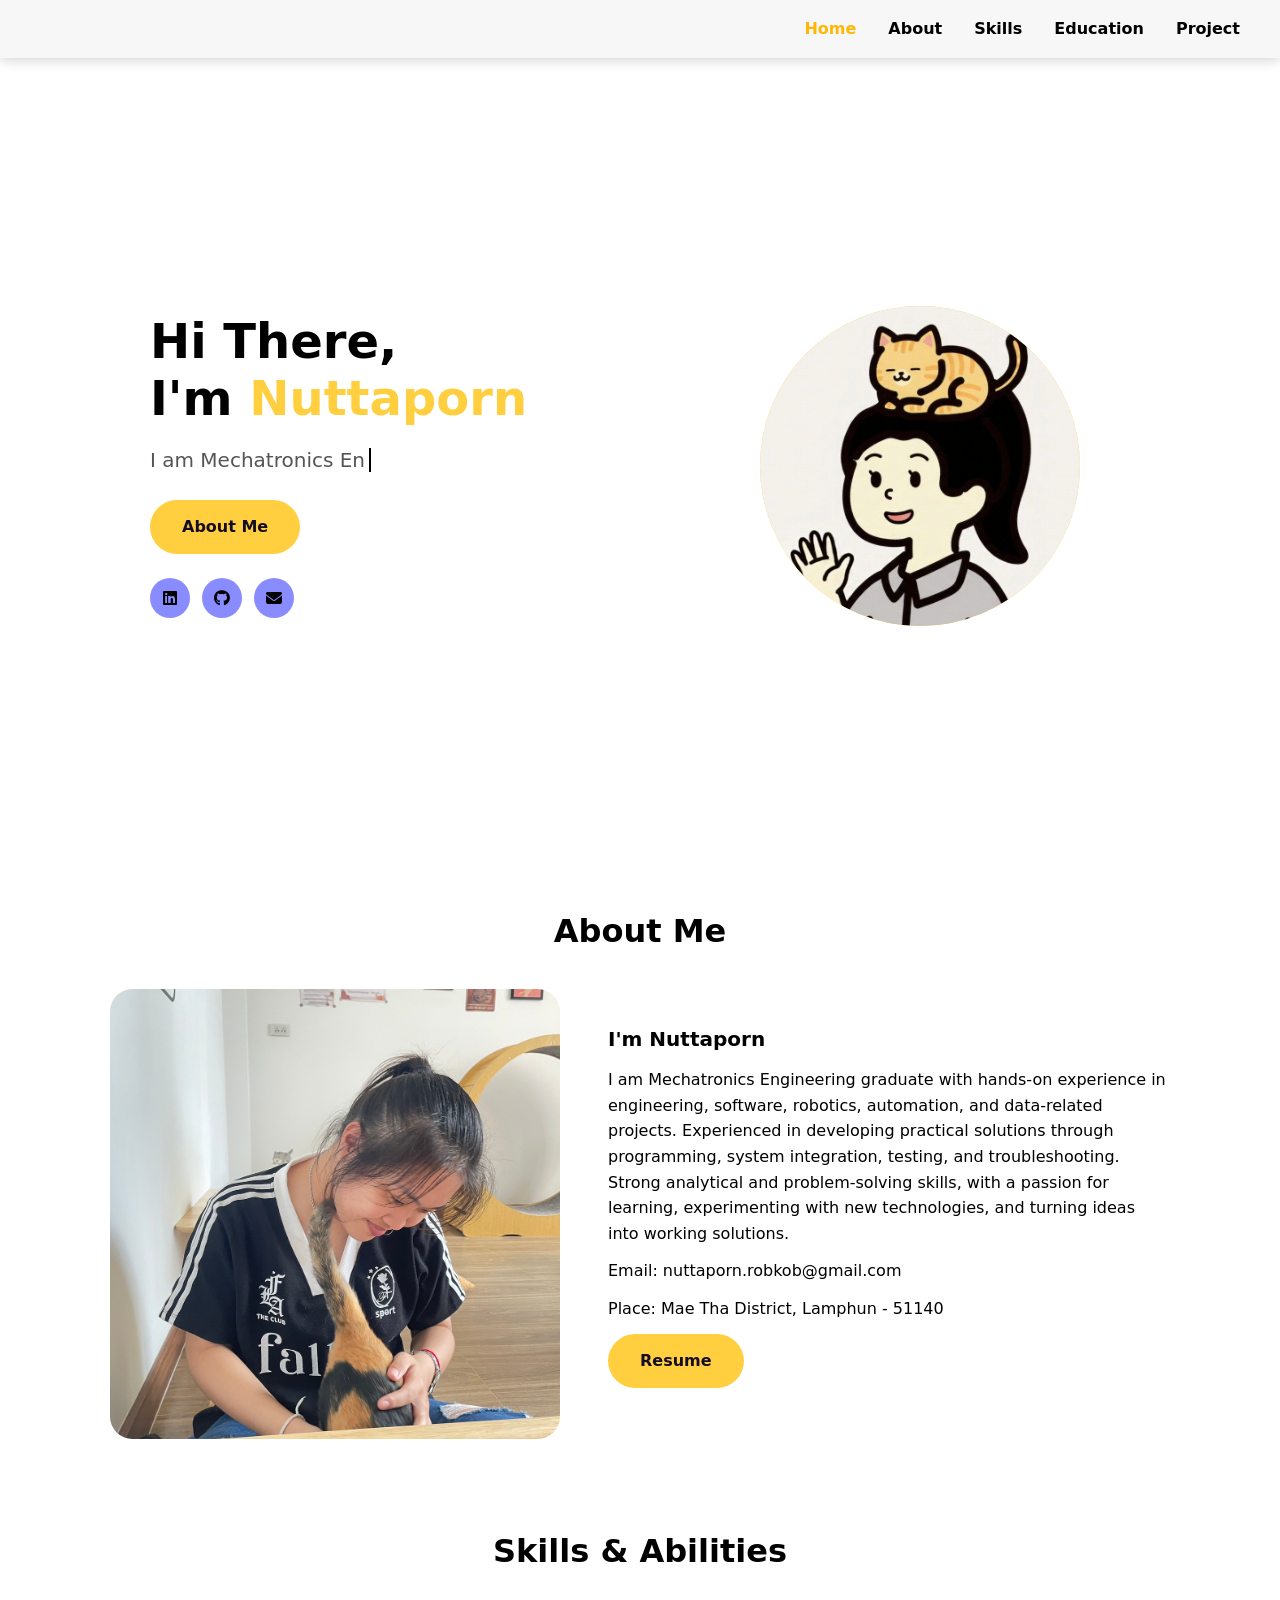
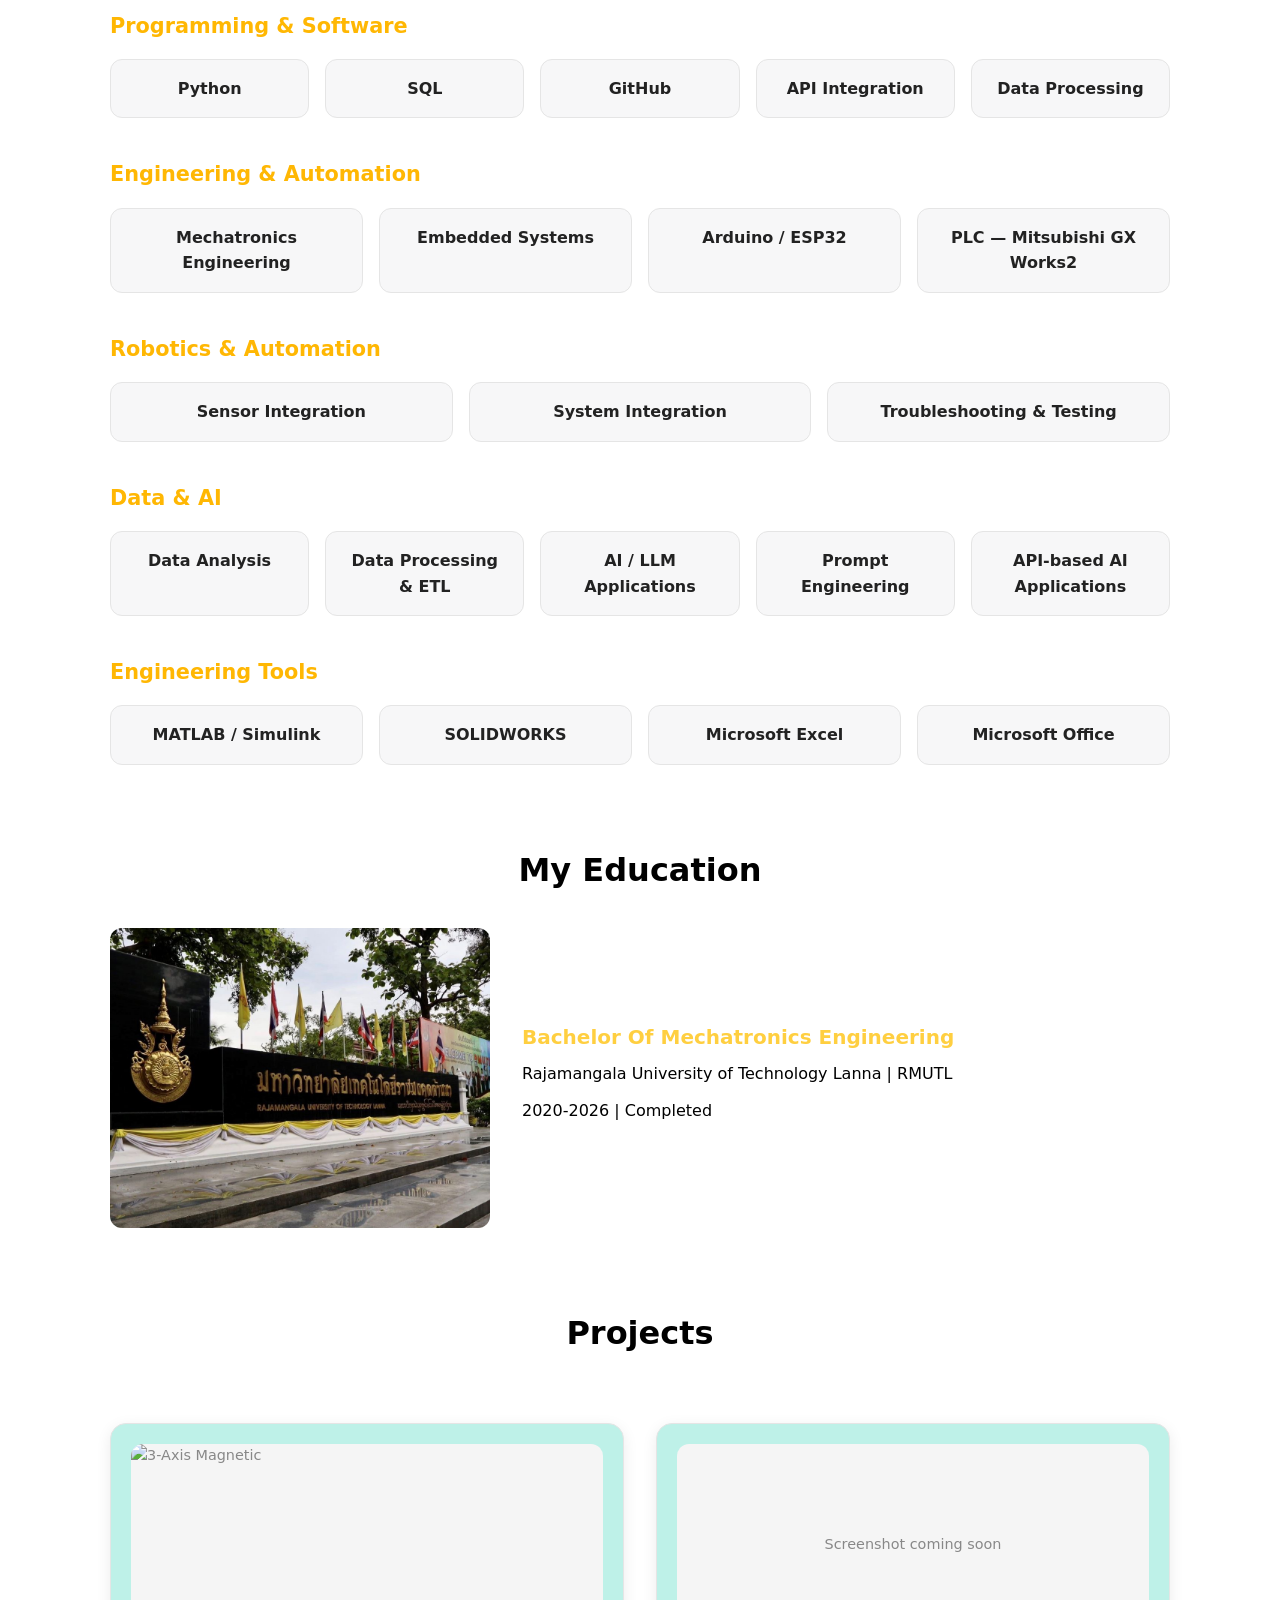
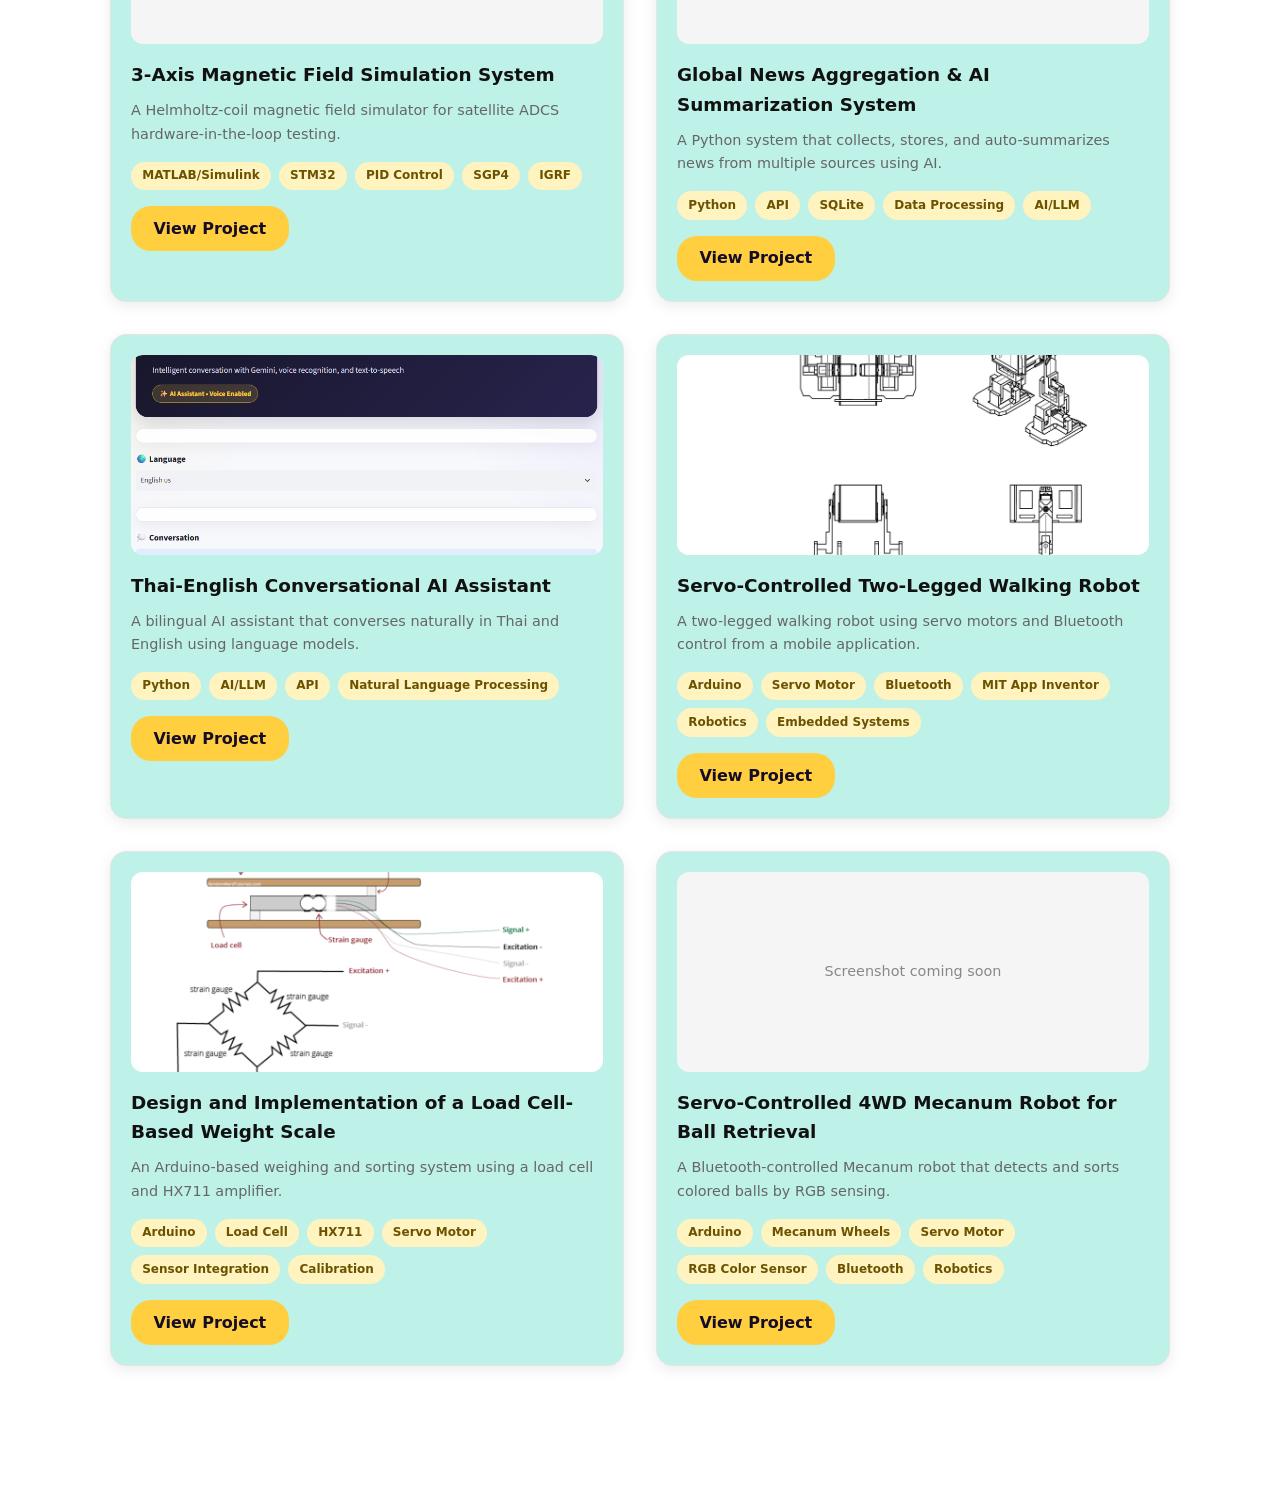
==== index.html @ da6eb221 "Initial commit: Portfolio website" ====
<!DOCTYPE html>
<html lang="en">
<head>
  <meta charset="UTF-8">
  <meta name="viewport" content="width=device-width, initial-scale=1.0">

  <link rel="stylesheet" href="style.css">
  <link rel="stylesheet"
        href="https://cdnjs.cloudflare.com/ajax/libs/font-awesome/6.5.1/css/all.min.css">

  <title>Nuttaporn Robkob | Portfolio</title>
</head>

<body>

  <!-- ==========================================================
       HEADER + NAVBAR
       ========================================================== -->
  <header>
    <nav>
      <ul>
        <li><a href="#home">Home</a></li>
        <li><a href="#about">About</a></li>
        <li><a href="#skills">Skills</a></li>
        <li><a href="#education">Education</a></li>
        <li><a href="#project">Project</a></li>
      </ul>
    </nav>
  </header>

  <main>

    <!-- ========================================================
         HOME
         ======================================================== -->
    <section id="home" class="hero">

      <div class="hero-text">
        <h1>
          Hi There,<br>
          I'm <span class="highlight">Nuttaporn</span>
        </h1>

        <p class="hero-tagline">
          I am<span id="typing-text"></span>
        </p>

        <a href="#about" class="btn-primary">About Me</a>

        <div class="social-icons">
          <a href="https://www.linkedin.com/in/nuttaporn-robkob"
             aria-label="LinkedIn"
             target="_blank"
             rel="noopener noreferrer">
            <i class="fa-brands fa-linkedin"></i>
          </a>

          <a href="https://github.com/nuttaporn-robkob"
             aria-label="GitHub"
             target="_blank"
             rel="noopener noreferrer">
            <i class="fa-brands fa-github"></i>
          </a>

          <a href="mailto:nuttaporn.robkob@gmail.com"
             aria-label="Email">
            <i class="fa-solid fa-envelope"></i>
          </a>
        </div>
      </div>

      <div class="hero-image">
        <img src="Animation.gif"
             alt="รูปโปรไฟล์ของ Nuttaporn Robkob"
             class="avatar">
      </div>

    </section>


    <!-- ========================================================
         ABOUT
         ======================================================== -->
    <section id="about">
      <h2>About Me</h2>

      <div class="about-content">

        <div class="about-text">
          <p>I'm Nuttaporn</p>

          <p>
            I am Mechatronics Engineering graduate with hands-on experience
            in engineering, software, robotics, automation, and data-related projects.
            Experienced in developing practical solutions through programming,
            system integration, testing, and troubleshooting.
            Strong analytical and problem-solving skills, with a passion for
            learning, experimenting with new technologies, and turning ideas
            into working solutions.
          </p>

          <p>Email: nuttaporn.robkob@gmail.com</p>
          <p>Place: Mae Tha District, Lamphun - 51140</p>

          <a href="Resume_NUTTAPORN_ROBKOB.pdf"
             class="btn-primary"
             target="_blank"
             rel="noopener noreferrer">
            Resume
          </a>
        </div>

        <div class="about-image">
          <img src="Photo.jpg"
               alt="รูปโปรไฟล์ของ Nuttaporn Robkob"
               class="Profile">
        </div>

      </div>
    </section>


    <!-- ========================================================
         SKILLS
         ======================================================== -->
    <section id="skills">
      <h2>Skills & Abilities</h2>

      <div class="skill-group">
        <h3>Programming & Software</h3>
        <ul>
          <li>Python</li>
          <li>SQL</li>
          <li>GitHub</li>
          <li>API Integration</li>
          <li>Data Processing</li>
        </ul>
      </div>

      <div class="skill-group">
        <h3>Engineering & Automation</h3>
        <ul>
          <li>Mechatronics Engineering</li>
          <li>Embedded Systems</li>
          <li>Arduino / ESP32</li>
          <li>PLC — Mitsubishi GX Works2</li>
        </ul>
      </div>

      <div class="skill-group">
        <h3>Robotics & Automation</h3>
        <ul>
          <li>Sensor Integration</li>
          <li>System Integration</li>
          <li>Troubleshooting & Testing</li>
        </ul>
      </div>

      <div class="skill-group">
        <h3>Data & AI</h3>
        <ul>
          <li>Data Analysis</li>
          <li>Data Processing & ETL</li>
          <li>AI / LLM Applications</li>
          <li>Prompt Engineering</li>
          <li>API-based AI Applications</li>
        </ul>
      </div>

      <div class="skill-group">
        <h3>Engineering Tools</h3>
        <ul>
          <li>MATLAB / Simulink</li>
          <li>SOLIDWORKS</li>
          <li>Microsoft Excel</li>
          <li>Microsoft Office</li>
        </ul>
      </div>
    </section>


    <!-- ========================================================
         EDUCATION
         ======================================================== -->
    <section id="education">
      <h2>My Education</h2>
      <div class="edu-content">

        <div class="edu-text">
          <h3>Bachelor Of Mechatronics Engineering</h3>
          <p>Rajamangala University of Technology Lanna | RMUTL</p>
          <p>2020-2026 | Completed</p>
        </div>
        <img src="RMUTL.jpg" alt="RMUTL">
      </div>

    </section>


    <!-- ========================================================
         PROJECTS
         ======================================================== -->
    <section id="project">
      <h2>Projects</h2>

      <!-- 1 -->
      <article class="project-card">
        <div class="project-thumb-placeholder">
          <img src="3-Axis_Magnetic.png" alt="3-Axis Magnetic">
        </div>

        <h3>3-Axis Magnetic Field Simulation System</h3>

        <p class="project-summary">
          A Helmholtz-coil magnetic field simulator for satellite
          ADCS hardware-in-the-loop testing.
        </p>

        <ul class="tech-tags">
          <li>MATLAB/Simulink</li>
          <li>STM32</li>
          <li>PID Control</li>
          <li>SGP4</li>
          <li>IGRF</li>
        </ul>

        <div class="project-actions">
          <a href="projects/project3.html"
             target="_blank"
             rel="noopener noreferrer"
             class="btn-view">
            View Project
          </a>
        </div>
      </article>

      <!-- 2 -->
      <article class="project-card">
        <div class="project-thumb-placeholder">
          Screenshot coming soon
        </div>

        <h3>Global News Aggregation & AI Summarization System</h3>

        <p class="project-summary">
          A Python system that collects, stores, and auto-summarizes
          news from multiple sources using AI.
        </p>

        <ul class="tech-tags">
          <li>Python</li>
          <li>API</li>
          <li>SQLite</li>
          <li>Data Processing</li>
          <li>AI/LLM</li>
        </ul>

        <div class="project-actions">
          <a href="projects/project1.html"
             target="_blank"
             rel="noopener noreferrer"
             class="btn-view">
            View Project
          </a>
        </div>
      </article>


      <!-- 3 -->
      <article class="project-card">
        <div class="project-thumb-placeholder">
          <img src="ToToChat.png" alt="3-Axis Magnetic">
        </div>

        <h3>Thai-English Conversational AI Assistant</h3>

        <p class="project-summary">
          A bilingual AI assistant that converses naturally in Thai
          and English using language models.
        </p>

        <ul class="tech-tags">
          <li>Python</li>
          <li>AI/LLM</li>
          <li>API</li>
          <li>Natural Language Processing</li>
        </ul>

        <div class="project-actions">
          <a href="projects/project2.html"
             target="_blank"
             rel="noopener noreferrer"
             class="btn-view">
            View Project
          </a>
        </div>
      </article>

      <!-- 4 -->
      <article class="project-card">
        <div class="project-thumb-placeholder">
          <img src="Two-Legged.png" alt="Two-Legged">
        </div>

        <h3>Servo-Controlled Two-Legged Walking Robot</h3>

        <p class="project-summary">
          A two-legged walking robot using servo motors and Bluetooth
          control from a mobile application.
        </p>

        <ul class="tech-tags">
          <li>Arduino</li>
          <li>Servo Motor</li>
          <li>Bluetooth</li>
          <li>MIT App Inventor</li>
          <li>Robotics</li>
          <li>Embedded Systems</li>
        </ul>

        <div class="project-actions">
          <a href="projects/project4.html"
             target="_blank"
             rel="noopener noreferrer"
             class="btn-view">
            View Project
          </a>
        </div>
      </article>


      <!-- 5 -->
      <article class="project-card">
        <div class="project-thumb-placeholder">
          <img src="Load_Cell.png" alt="Load Cell">
        </div>

        <h3>Design and Implementation of a Load Cell-Based Weight Scale</h3>

        <p class="project-summary">
          An Arduino-based weighing and sorting system using a load cell
          and HX711 amplifier.
        </p>

        <ul class="tech-tags">
          <li>Arduino</li>
          <li>Load Cell</li>
          <li>HX711</li>
          <li>Servo Motor</li>
          <li>Sensor Integration</li>
          <li>Calibration</li>
        </ul>

        <div class="project-actions">
          <a href="projects/project5.html"
             target="_blank"
             rel="noopener noreferrer"
             class="btn-view">
            View Project
          </a>
        </div>
      </article>


      <!-- 6 -->
      <article class="project-card">
        <div class="project-thumb-placeholder">
          Screenshot coming soon
        </div>

        <h3>Servo-Controlled 4WD Mecanum Robot for Ball Retrieval</h3>

        <p class="project-summary">
          A Bluetooth-controlled Mecanum robot that detects and sorts
          colored balls by RGB sensing.
        </p>

        <ul class="tech-tags">
          <li>Arduino</li>
          <li>Mecanum Wheels</li>
          <li>Servo Motor</li>
          <li>RGB Color Sensor</li>
          <li>Bluetooth</li>
          <li>Robotics</li>
        </ul>

        <div class="project-actions">
          <a href="projects/project6.html"
             target="_blank"
             rel="noopener noreferrer"
             class="btn-view">
            View Project
          </a>
        </div>
      </article>

    </section>

  </main>

  <script src="script.js"></script>

</body>
</html>
---- style.css ----
/* ==========================================================
   1. RESET
   ========================================================== */
* {
  box-sizing: border-box;
  margin: 0;
  padding: 0;
}

body {
  font-family: 'Segoe UI', system-ui, sans-serif;
  background-color: #ffffff;
  color: #000000;
  line-height: 1.6;
}


/* ==========================================================
   2. HEADER + NAVBAR
   ========================================================== */
header {
  position: sticky;
  top: 0;
  background-color: #f7f7f8;
  padding: 1rem 2.5rem;
  z-index: 100;
  box-shadow: 0 2px 12px rgba(0, 0, 0, 0.18);
}

nav ul {
  list-style: none;
  display: flex;
  gap: 2rem;
  justify-content: flex-end;
}

nav a {
  color: #000000;
  text-decoration: none;
  font-weight: 600;
  padding: 0.25rem 0;
  transition: color 0.2s ease;
}

nav a.active {
  color: #ffb703;
}

nav a:hover {
  color: #ffcf40;
}


/* ==========================================================
   3. HERO
   ========================================================== */
.hero {
  display: flex;
  align-items: center;
  justify-content: space-between;
  gap: 2.5rem;
  min-height: 80vh;
  padding: 3rem 2.5rem;
  flex-wrap: wrap;
}

.hero-text {
  flex: 1 1 400px;
}

.hero-text h1 {
  font-size: 3rem;
  line-height: 1.2;
  margin-bottom: 1rem;
}

.hero-text .highlight {
  color: #ffcf40;
}

.hero-tagline {
  font-size: 1.25rem;
  margin-bottom: 1.5rem;
  color: #555555;
}

#typing-text {
  border-right: 2px solid #000000;
  padding-right: 4px;
}

.btn-primary {
  display: inline-block;
  background-color: #ffcf40;
  color: #150c26;
  padding: 0.9rem 2rem;
  border-radius: 2rem;
  text-decoration: none;
  font-weight: 700;
  margin-bottom: 1.5rem;
  transition: transform 0.15s ease, box-shadow 0.15s ease;
}

.btn-primary:hover {
  transform: translateY(-2px);
  box-shadow: 0 6px 16px rgba(255, 207, 64, 0.35);
}

.btn-primary:focus {
  outline: 2px solid #000000;
  outline-offset: 3px;
}

.social-icons {
  display: flex;
  gap: 0.75rem;
}

.social-icons a {
  width: 2.5rem;
  height: 2.5rem;
  background-color: rgba(0, 8, 255, 0.464);
  border-radius: 50%;
  display: flex;
  align-items: center;
  justify-content: center;
  color: #010002;
  text-decoration: none;
  transition: background-color 0.2s ease, transform 0.2s ease;
}

.social-icons a:hover {
  background-color: #ffcf40;
  color: #150c26;
  transform: translateY(-2px);
}

.hero-image {
  flex: 1 1 300px;
  display: flex;
  justify-content: center;
}

.avatar {
  width: 320px;
  height: 320px;
  border-radius: 50%;
  object-fit: cover;
  background-color: #ffcf40;
}


/* ==========================================================
   4. ABOUT
   ========================================================== */
.about-content {
  display: flex;
  flex-direction: row-reverse;
  align-items: center;
  justify-content: space-between;
  gap: 3rem;
}

.about-text {
  text-align: left;
  flex: 1;
}

.about-image {
  flex: 0 0 auto;
}

.Profile {
  width: 450px;
  height: 450px;
  border-radius: 5%;
  object-fit: cover;
}

#about p:first-of-type {
  font-size: 1.25rem;
  font-weight: 700;
  color: #000000;
}


/* ==========================================================
   5. MAIN + SECTION
   ========================================================== */
main {
  max-width: 1100px;
  margin: 0 auto;
  padding: 3rem 1.25rem;
}

section {
  margin-bottom: 5rem;
}

section h2 {
  font-size: 2rem;
  margin-bottom: 2rem;
  text-align: center;
}

section p {
  margin-bottom: 0.75rem;
  color: #000000;
}


/* ==========================================================
   6. SKILLS
   ========================================================== */
.skill-group {
  margin-bottom: 2.5rem;
}

.skill-group h3 {
  font-size: 1.3rem;
  margin-bottom: 1rem;
  color: #ffb703;
  text-align: left;
}

.skill-group ul {
  list-style: none;
  display: grid;
  grid-template-columns: repeat(auto-fit, minmax(180px, 1fr));
  gap: 1rem;
}

.skill-group li {
  background-color: #f7f7f8;
  border: 1px solid #e5e5e5;
  border-radius: 12px;
  padding: 1rem;
  text-align: center;
  font-weight: 600;
  color: #222222;
  transition:
    transform 0.25s ease,
    box-shadow 0.25s ease,
    border-color 0.25s ease;
}

.skill-group li:hover {
  transform: translateY(-5px);
  border-color: #ffcf40;
  box-shadow: 0 8px 20px rgba(0, 0, 0, 0.12);
}


/* ==========================================================
   7. EDUCATION
   ========================================================== */
#education {
  display: block;
}

#education .edu-content {
  display: flex;
  flex-direction: row-reverse;
  align-items: center;
  justify-content: space-between;
  gap: 2rem;
}

#education .edu-text {
  flex: 1 1 350px;
}

#education h3 {
  font-size: 1.25rem;
  margin-bottom: 0.5rem;
  color: #ffcf40;
}

#education img {
  width: 380px;
  height: 300px;
  border-radius: 0.75rem;
  object-fit: cover;
}

/* ==========================================================
   8. PROJECTS
   ========================================================== */
#project {
  display: grid;
  grid-template-columns: repeat(2, 1fr);
  gap: 2rem;
}

#project > h2 {
  grid-column: 1 / -1;
}

.project-card {
  position: relative;
  background-color: #bef1e8;
  border: 1px solid #e5e5e5;
  border-radius: 16px;
  padding: 1.25rem;
  box-shadow: 0 4px 15px rgba(0, 0, 0, 0.08);
  transition:
    transform 0.25s ease,
    box-shadow 0.25s ease,
    border-color 0.25s ease;
}

.project-card img {
    width: 100%;
    height: 200px;
    object-fit: cover;
    display: block;
    border-radius: 10px;
}

.project-card:hover {
  transform: translateY(-8px);
  border-color: #ffcf40;
  box-shadow: 0 12px 30px rgba(0, 0, 0, 0.15);
}

.project-thumb-placeholder {
  height: 200px;
  background-color: #f5f5f5;
  border-radius: 12px;
  display: flex;
  align-items: center;
  justify-content: center;
  color: #888888;
  font-size: 0.9rem;
  overflow: hidden;
}

.project-card h3 {
  font-size: 1.15rem;
  margin: 1rem 0 0.6rem;
  color: #111111;
}

.project-summary {
  font-size: 0.9rem;
  color: #666666;
  line-height: 1.6;
  margin-bottom: 1rem;
}

.tech-tags {
  list-style: none;
  display: flex;
  flex-wrap: wrap;
  gap: 0.5rem;
  margin: 0.75rem 0 1rem;
}

.tech-tags li {
  background-color: #fff3bf;
  color: #6b5200;
  padding: 0.3rem 0.7rem;
  border-radius: 20px;
  font-size: 0.75rem;
  font-weight: 600;
}

.project-actions {
  margin-top: 1rem;
}

.btn-view {
  display: inline-block;
  background-color: #ffcf40;
  color: #150c26;
  border: none;
  padding: 0.6rem 1.4rem;
  border-radius: 20px;
  font-weight: 700;
  cursor: pointer;
  text-decoration: none;
  transition:
    transform 0.2s ease,
    background-color 0.2s ease,
    box-shadow 0.2s ease;
}

.btn-view:hover {
  background-color: #ffb703;
  transform: translateY(-2px);
  box-shadow: 0 5px 12px rgba(0, 0, 0, 0.12);
}


/* ==========================================================
   9. PROJECT DETAIL PAGES
   ใช้ร่วมกันกับ project1.html - project6.html
   ========================================================== */
.project-page {
  max-width: 900px;
  margin: 0 auto;
  padding: 4rem 1.5rem;
}

.project-page h1 {
  font-size: 2.5rem;
  line-height: 1.2;
  margin-bottom: 1rem;
}

.project-page .project-status {
  color: #ffb703;
  font-weight: 700;
  margin-bottom: 1rem;
}

.project-page .tech-tags {
  margin-bottom: 2rem;
}

.project-page section {
  margin-bottom: 2.5rem;
}

.project-page section h2 {
  text-align: left;
  color: #ffb703;
  margin-bottom: 1rem;
  font-size: 1.5rem;
}

.project-page section p {
  color: #333333;
}

.project-page ul:not(.tech-tags) {
  padding-left: 1.5rem;
}

.project-page ul:not(.tech-tags) li {
  margin-bottom: 0.5rem;
}

.project-page .btn-view {
  margin-top: 0.5rem;
}


/* ==========================================================
   10. RESPONSIVE
   ========================================================== */
@media (max-width: 768px) {

  header {
    padding: 1rem;
  }

  nav ul {
    gap: 1rem;
    justify-content: center;
    flex-wrap: wrap;
  }

  .hero {
    padding: 2rem 1.25rem;
    text-align: center;
  }

  .hero-text h1 {
    font-size: 2.3rem;
  }

  .social-icons {
    justify-content: center;
  }

  .avatar {
    width: 250px;
    height: 250px;
  }

  .about-content {
    flex-direction: column;
    text-align: center;
  }

  .Profile {
    width: 250px;
    height: 250px;
  }

  #education {
    text-align: center;
    justify-content: center;
  }

  #education img {
    width: min(100%, 380px);
    height: auto;
  }

  #project {
    grid-template-columns: 1fr;
  }

  #project > h2 {
    grid-column: auto;
  }

  .project-page h1 {
    font-size: 2rem;
  }
}
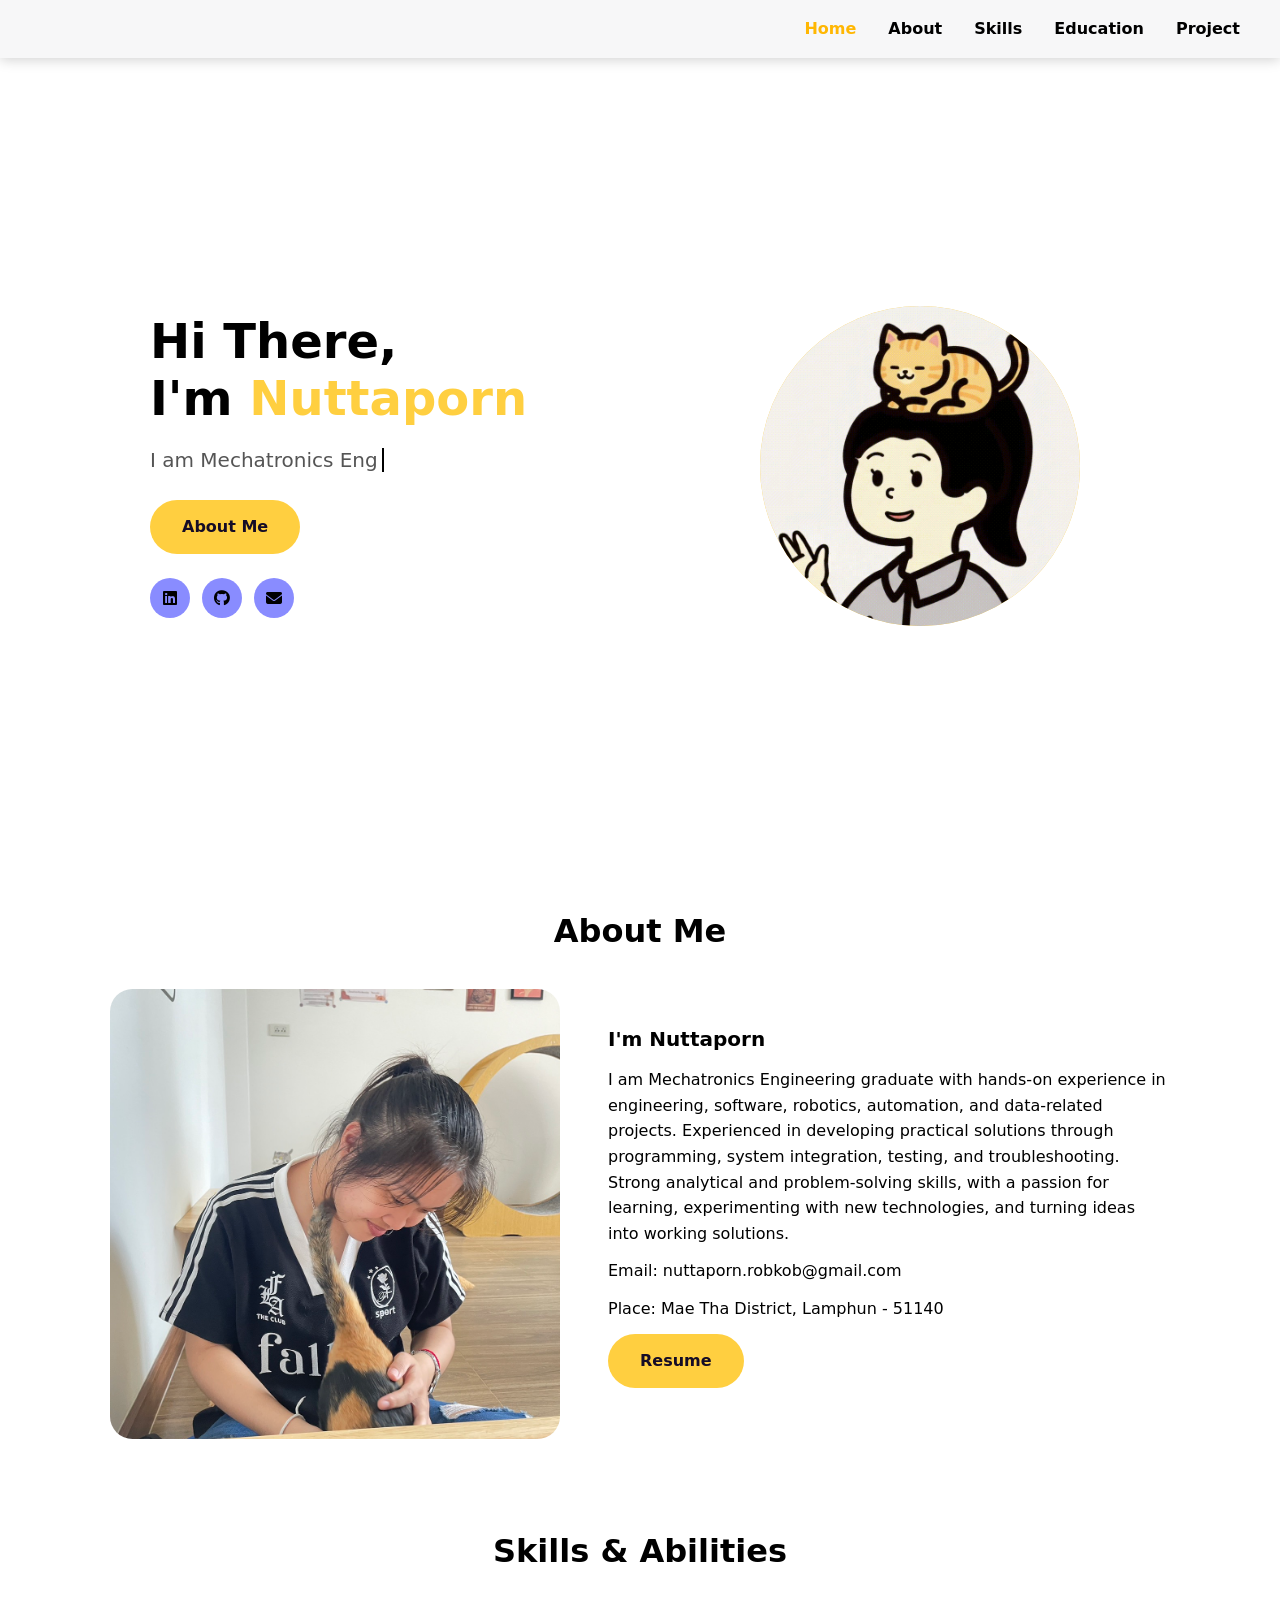
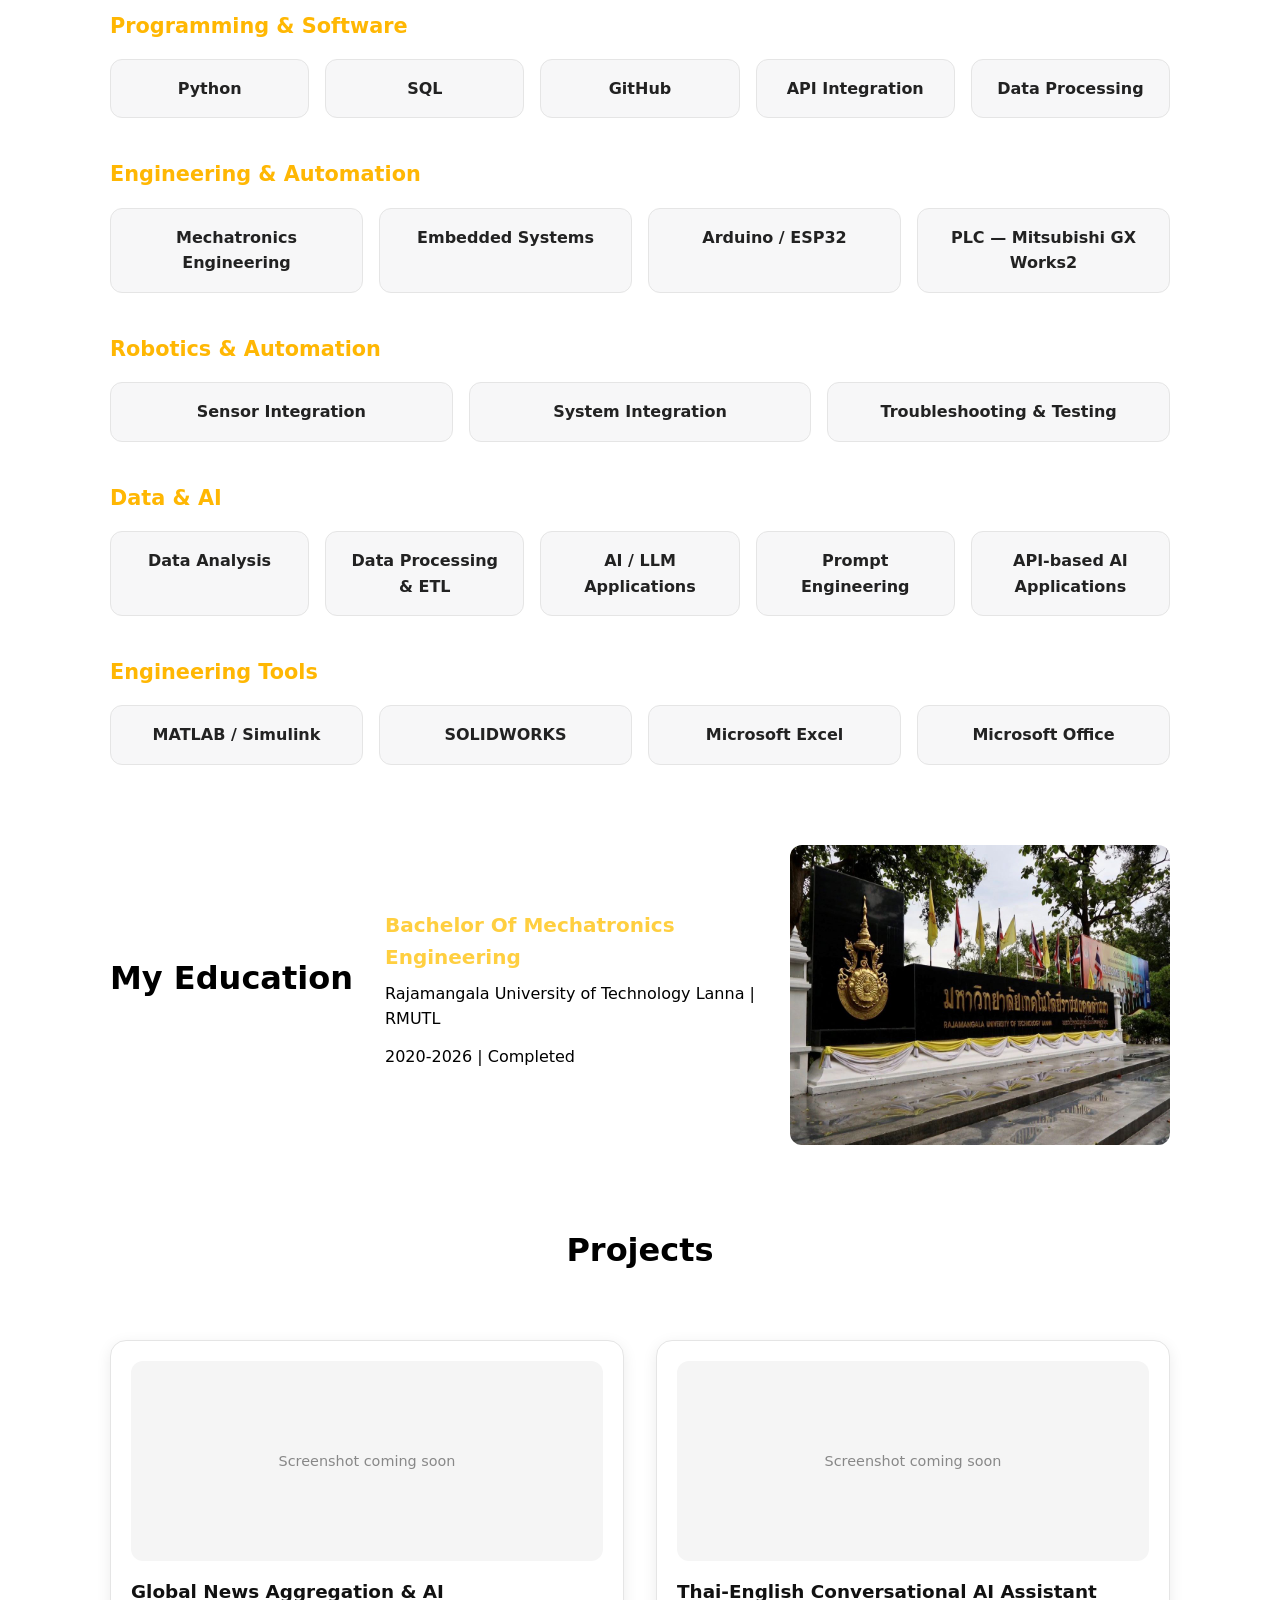
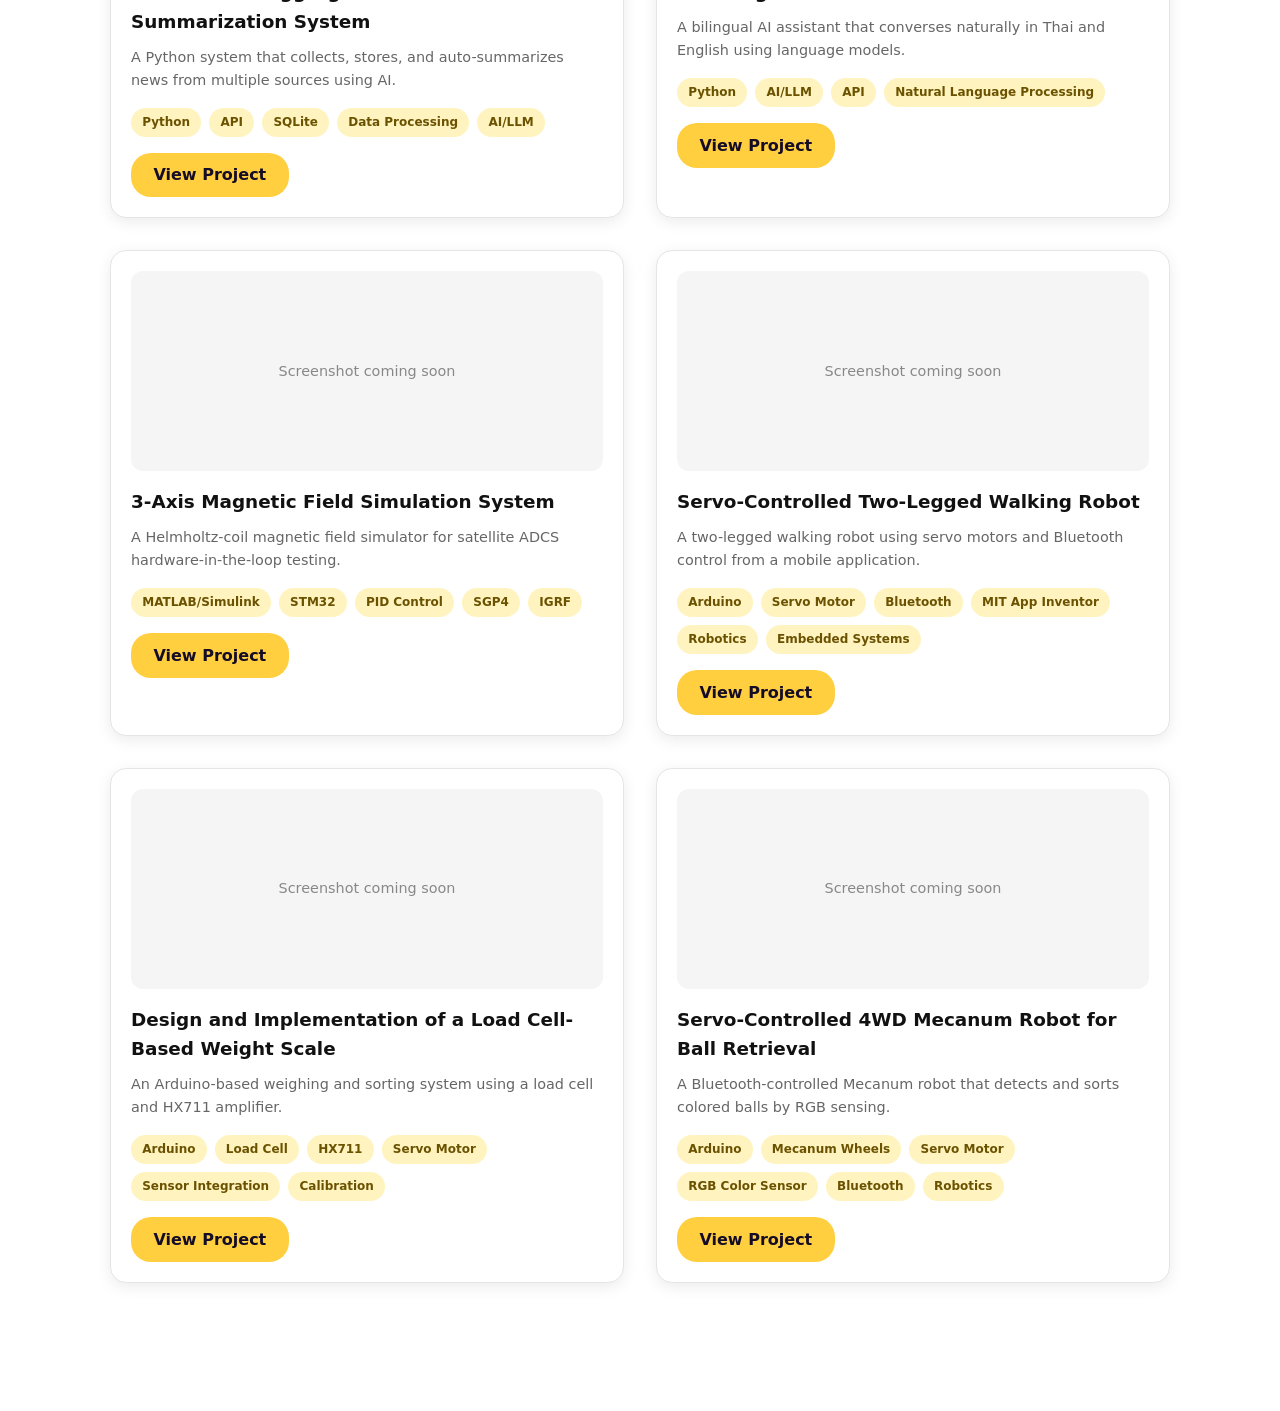
==== commit 1906537d: "updates Project & style" ====
--- a/index.html
+++ b/index.html
@@ -55,7 +55,7 @@
             <i class="fa-brands fa-linkedin"></i>
           </a>
 
-          <a href="https://github.com/nuttaporn-robkob"
+          <a href="https://github.com/yourprofile"
              aria-label="GitHub"
              target="_blank"
              rel="noopener noreferrer">
@@ -102,7 +102,7 @@
           <p>Email: nuttaporn.robkob@gmail.com</p>
           <p>Place: Mae Tha District, Lamphun - 51140</p>
 
-          <a href="Resume_NUTTAPORN_ROBKOB.pdf"
+          <a href="Resume_NUTTAPORN ROBKOB.pdf"
              class="btn-primary"
              target="_blank"
              rel="noopener noreferrer">
@@ -184,16 +184,17 @@
          ======================================================== -->
     <section id="education">
       <h2>My Education</h2>
-      <div class="edu-content">
-
-        <div class="edu-text">
-          <h3>Bachelor Of Mechatronics Engineering</h3>
-          <p>Rajamangala University of Technology Lanna | RMUTL</p>
-          <p>2020-2026 | Completed</p>
-        </div>
-        <img src="RMUTL.jpg" alt="RMUTL">
-      </div>
-
+
+      <div class="edu-text">
+        <h3>Bachelor Of Mechatronics Engineering</h3>
+        <p>Rajamangala University of Technology Lanna | RMUTL</p>
+        <p>2020-2026 | Completed</p>
+      </div>
+
+      <img src="RMUTL.jpg"
+           alt="Rajamangala University of Technology Lanna image"
+           width="380"
+           height="300">
     </section>
 
 
@@ -206,7 +207,70 @@
       <!-- 1 -->
       <article class="project-card">
         <div class="project-thumb-placeholder">
-          <img src="3-Axis_Magnetic.png" alt="3-Axis Magnetic">
+          Screenshot coming soon
+        </div>
+
+        <h3>Global News Aggregation & AI Summarization System</h3>
+
+        <p class="project-summary">
+          A Python system that collects, stores, and auto-summarizes
+          news from multiple sources using AI.
+        </p>
+
+        <ul class="tech-tags">
+          <li>Python</li>
+          <li>API</li>
+          <li>SQLite</li>
+          <li>Data Processing</li>
+          <li>AI/LLM</li>
+        </ul>
+
+        <div class="project-actions">
+          <a href="projects/project1.html"
+             target="_blank"
+             rel="noopener noreferrer"
+             class="btn-view">
+            View Project
+          </a>
+        </div>
+      </article>
+
+
+      <!-- 2 -->
+      <article class="project-card">
+        <div class="project-thumb-placeholder">
+          Screenshot coming soon
+        </div>
+
+        <h3>Thai-English Conversational AI Assistant</h3>
+
+        <p class="project-summary">
+          A bilingual AI assistant that converses naturally in Thai
+          and English using language models.
+        </p>
+
+        <ul class="tech-tags">
+          <li>Python</li>
+          <li>AI/LLM</li>
+          <li>API</li>
+          <li>Natural Language Processing</li>
+        </ul>
+
+        <div class="project-actions">
+          <a href="projects/project2.html"
+             target="_blank"
+             rel="noopener noreferrer"
+             class="btn-view">
+            View Project
+          </a>
+        </div>
+      </article>
+
+
+      <!-- 3 -->
+      <article class="project-card">
+        <div class="project-thumb-placeholder">
+          Screenshot coming soon
         </div>
 
         <h3>3-Axis Magnetic Field Simulation System</h3>
@@ -234,72 +298,11 @@
         </div>
       </article>
 
-      <!-- 2 -->
-      <article class="project-card">
-        <div class="project-thumb-placeholder">
-          Screenshot coming soon
-        </div>
-
-        <h3>Global News Aggregation & AI Summarization System</h3>
-
-        <p class="project-summary">
-          A Python system that collects, stores, and auto-summarizes
-          news from multiple sources using AI.
-        </p>
-
-        <ul class="tech-tags">
-          <li>Python</li>
-          <li>API</li>
-          <li>SQLite</li>
-          <li>Data Processing</li>
-          <li>AI/LLM</li>
-        </ul>
-
-        <div class="project-actions">
-          <a href="projects/project1.html"
-             target="_blank"
-             rel="noopener noreferrer"
-             class="btn-view">
-            View Project
-          </a>
-        </div>
-      </article>
-
-
-      <!-- 3 -->
-      <article class="project-card">
-        <div class="project-thumb-placeholder">
-          <img src="ToToChat.png" alt="3-Axis Magnetic">
-        </div>
-
-        <h3>Thai-English Conversational AI Assistant</h3>
-
-        <p class="project-summary">
-          A bilingual AI assistant that converses naturally in Thai
-          and English using language models.
-        </p>
-
-        <ul class="tech-tags">
-          <li>Python</li>
-          <li>AI/LLM</li>
-          <li>API</li>
-          <li>Natural Language Processing</li>
-        </ul>
-
-        <div class="project-actions">
-          <a href="projects/project2.html"
-             target="_blank"
-             rel="noopener noreferrer"
-             class="btn-view">
-            View Project
-          </a>
-        </div>
-      </article>
 
       <!-- 4 -->
       <article class="project-card">
         <div class="project-thumb-placeholder">
-          <img src="Two-Legged.png" alt="Two-Legged">
+          Screenshot coming soon
         </div>
 
         <h3>Servo-Controlled Two-Legged Walking Robot</h3>
@@ -332,7 +335,7 @@
       <!-- 5 -->
       <article class="project-card">
         <div class="project-thumb-placeholder">
-          <img src="Load_Cell.png" alt="Load Cell">
+          Screenshot coming soon
         </div>
 
         <h3>Design and Implementation of a Load Cell-Based Weight Scale</h3>
--- a/style.css
+++ b/style.css
@@ -162,7 +162,6 @@
 }
 
 .about-text {
-  text-align: left;
   flex: 1;
 }
 
@@ -255,15 +254,10 @@
    7. EDUCATION
    ========================================================== */
 #education {
-  display: block;
-}
-
-#education .edu-content {
-  display: flex;
-  flex-direction: row-reverse;
+  display: flex;
   align-items: center;
-  justify-content: space-between;
   gap: 2rem;
+  flex-wrap: wrap;
 }
 
 #education .edu-text {
@@ -277,11 +271,10 @@
 }
 
 #education img {
-  width: 380px;
-  height: 300px;
   border-radius: 0.75rem;
-  object-fit: cover;
-}
+  flex: 0 1 380px;
+}
+
 
 /* ==========================================================
    8. PROJECTS
@@ -298,7 +291,7 @@
 
 .project-card {
   position: relative;
-  background-color: #bef1e8;
+  background-color: #ffffff;
   border: 1px solid #e5e5e5;
   border-radius: 16px;
   padding: 1.25rem;
@@ -307,14 +300,6 @@
     transform 0.25s ease,
     box-shadow 0.25s ease,
     border-color 0.25s ease;
-}
-
-.project-card img {
-    width: 100%;
-    height: 200px;
-    object-fit: cover;
-    display: block;
-    border-radius: 10px;
 }
 
 .project-card:hover {
@@ -511,3 +496,29 @@
     font-size: 2rem;
   }
 }
+
+/* ===== Case Study Pages ===== */
+.case-study { max-width: 1100px; margin: 0 auto; padding: 7rem 1.5rem 4rem; }
+.case-hero { background: linear-gradient(135deg, rgba(255,207,64,.18), rgba(255,255,255,.9)); border: 1px solid rgba(0,0,0,.08); border-radius: 24px; padding: 2.5rem; box-shadow: 0 18px 45px rgba(0,0,0,.08); }
+.case-eyebrow { color:#8a6b00; font-weight:700; letter-spacing:.12em; text-transform:uppercase; font-size:.8rem; }
+.case-hero h1 { font-size:clamp(2rem,5vw,3.6rem); line-height:1.08; margin:.6rem 0 1rem; }
+.case-lead { max-width:850px; font-size:1.08rem; line-height:1.8; color:#444; }
+.case-tags { display:flex; flex-wrap:wrap; gap:.6rem; list-style:none; padding:0; margin:1.5rem 0 0; }
+.case-tags li { padding:.45rem .75rem; border-radius:999px; background:#111; color:#fff; font-size:.82rem; }
+.case-section { margin-top:2rem; background:rgba(255,255,255,.88); border:1px solid rgba(0,0,0,.08); border-radius:20px; padding:2rem; box-shadow:0 10px 30px rgba(0,0,0,.05); }
+.case-section h2 { margin-top:0; font-size:1.55rem; }
+.case-section p, .case-section li { line-height:1.8; color:#444; }
+.case-grid { display:grid; grid-template-columns:repeat(2,minmax(0,1fr)); gap:1rem; }
+.case-card { padding:1.2rem; border:1px solid rgba(0,0,0,.08); border-radius:16px; background:#fafafa; }
+.case-card strong { display:block; margin-bottom:.35rem; }
+.architecture { display:grid; grid-template-columns:repeat(3,1fr); gap:.8rem; align-items:stretch; }
+.arch-node { border:1px solid rgba(0,0,0,.1); border-radius:16px; padding:1.1rem; text-align:center; background:#fff; }
+.arch-node b { display:block; margin-bottom:.35rem; }
+.case-cta { display:flex; flex-wrap:wrap; gap:.8rem; margin-top:1.5rem; }
+.case-back { display:inline-block; margin-top:1.5rem; color:#111; font-weight:700; text-decoration:none; }
+.case-back:hover { text-decoration:underline; }
+@media (max-width:768px) {
+  .case-study { padding:6rem 1rem 3rem; }
+  .case-hero, .case-section { padding:1.35rem; border-radius:18px; }
+  .case-grid, .architecture { grid-template-columns:1fr; }
+}
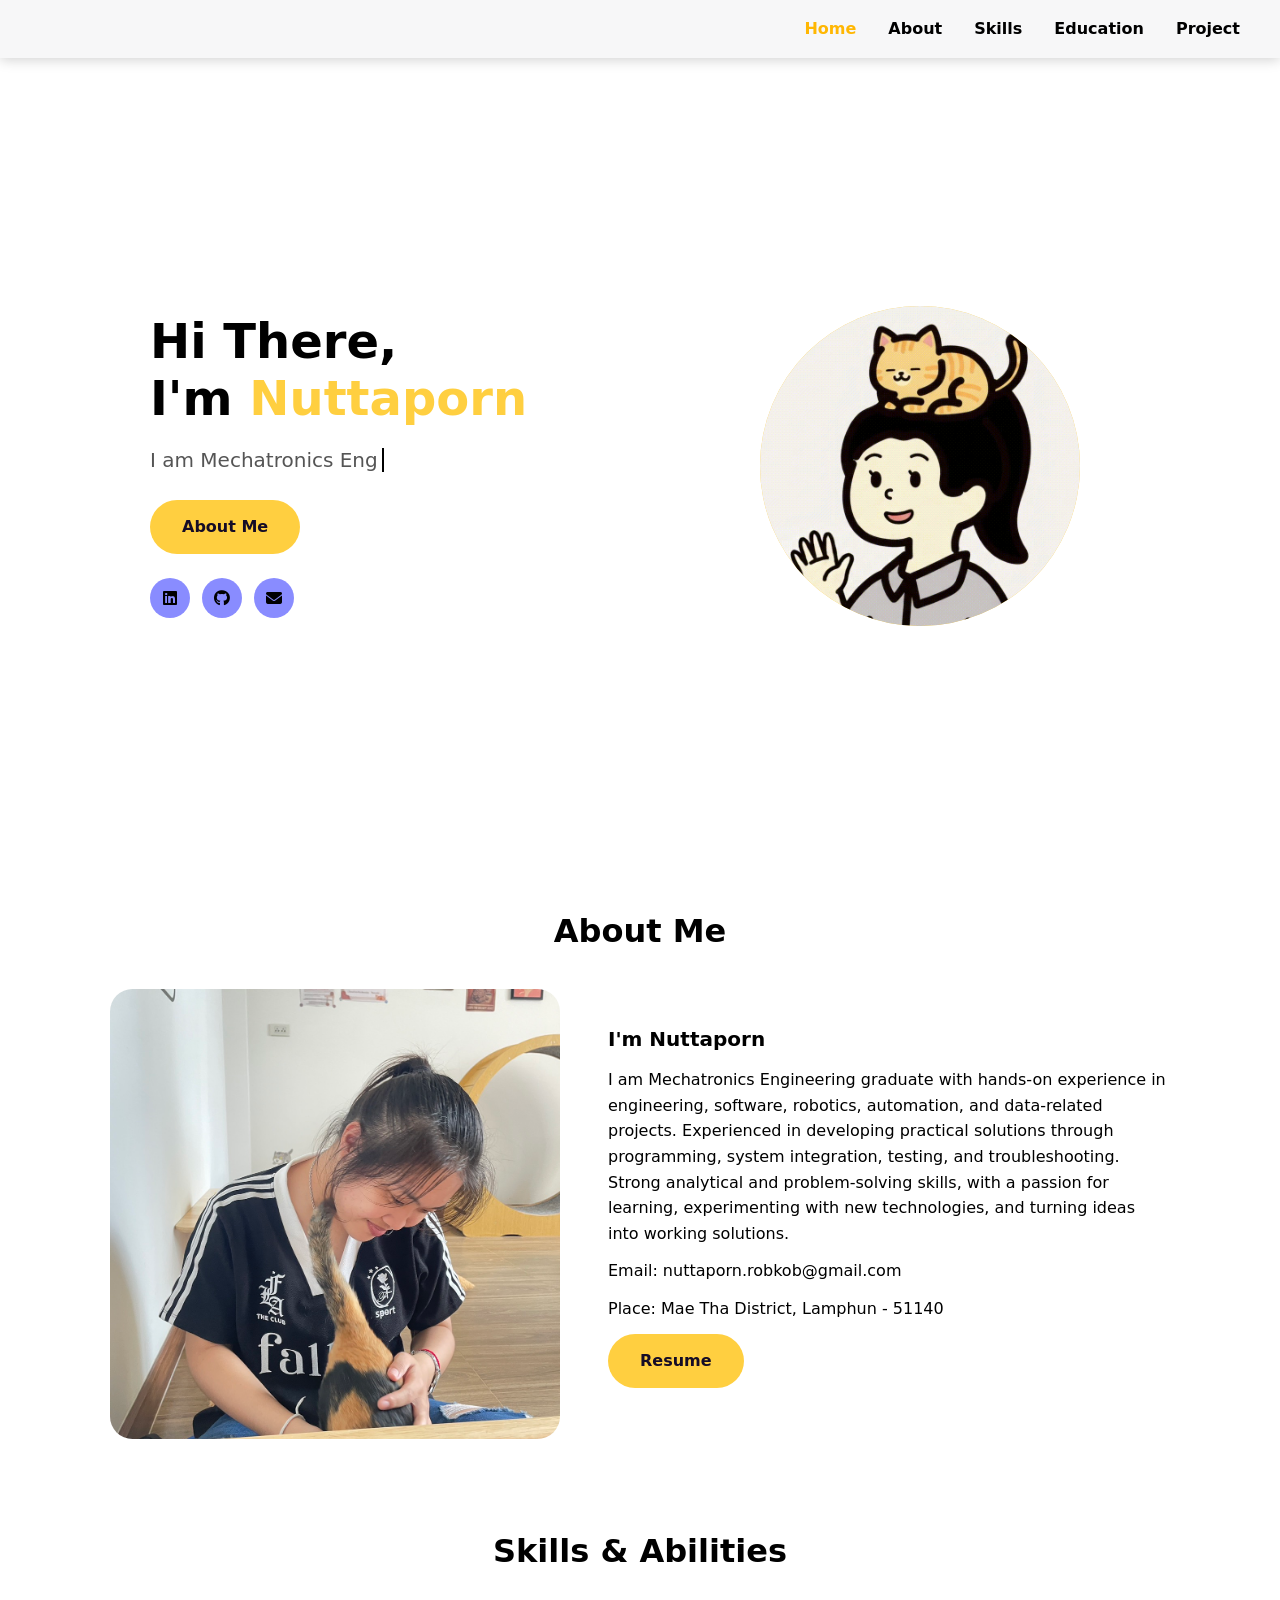
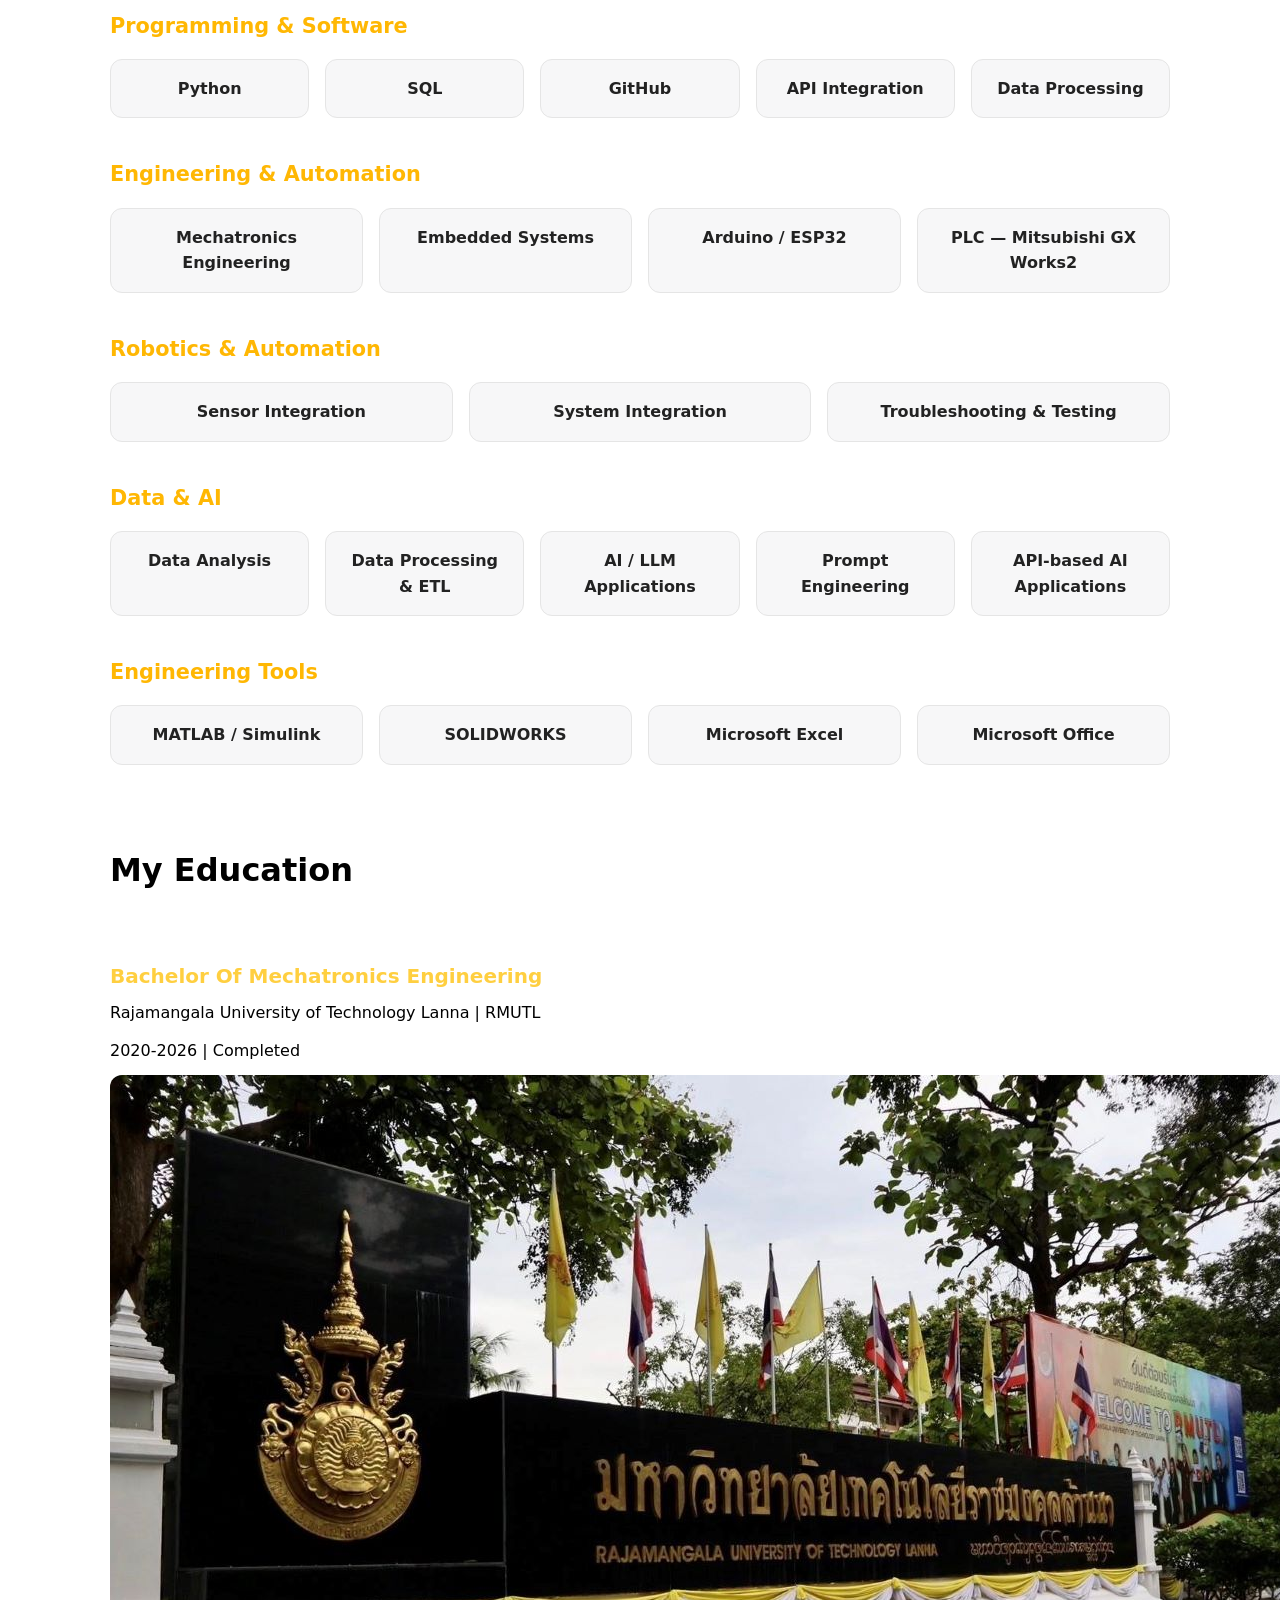
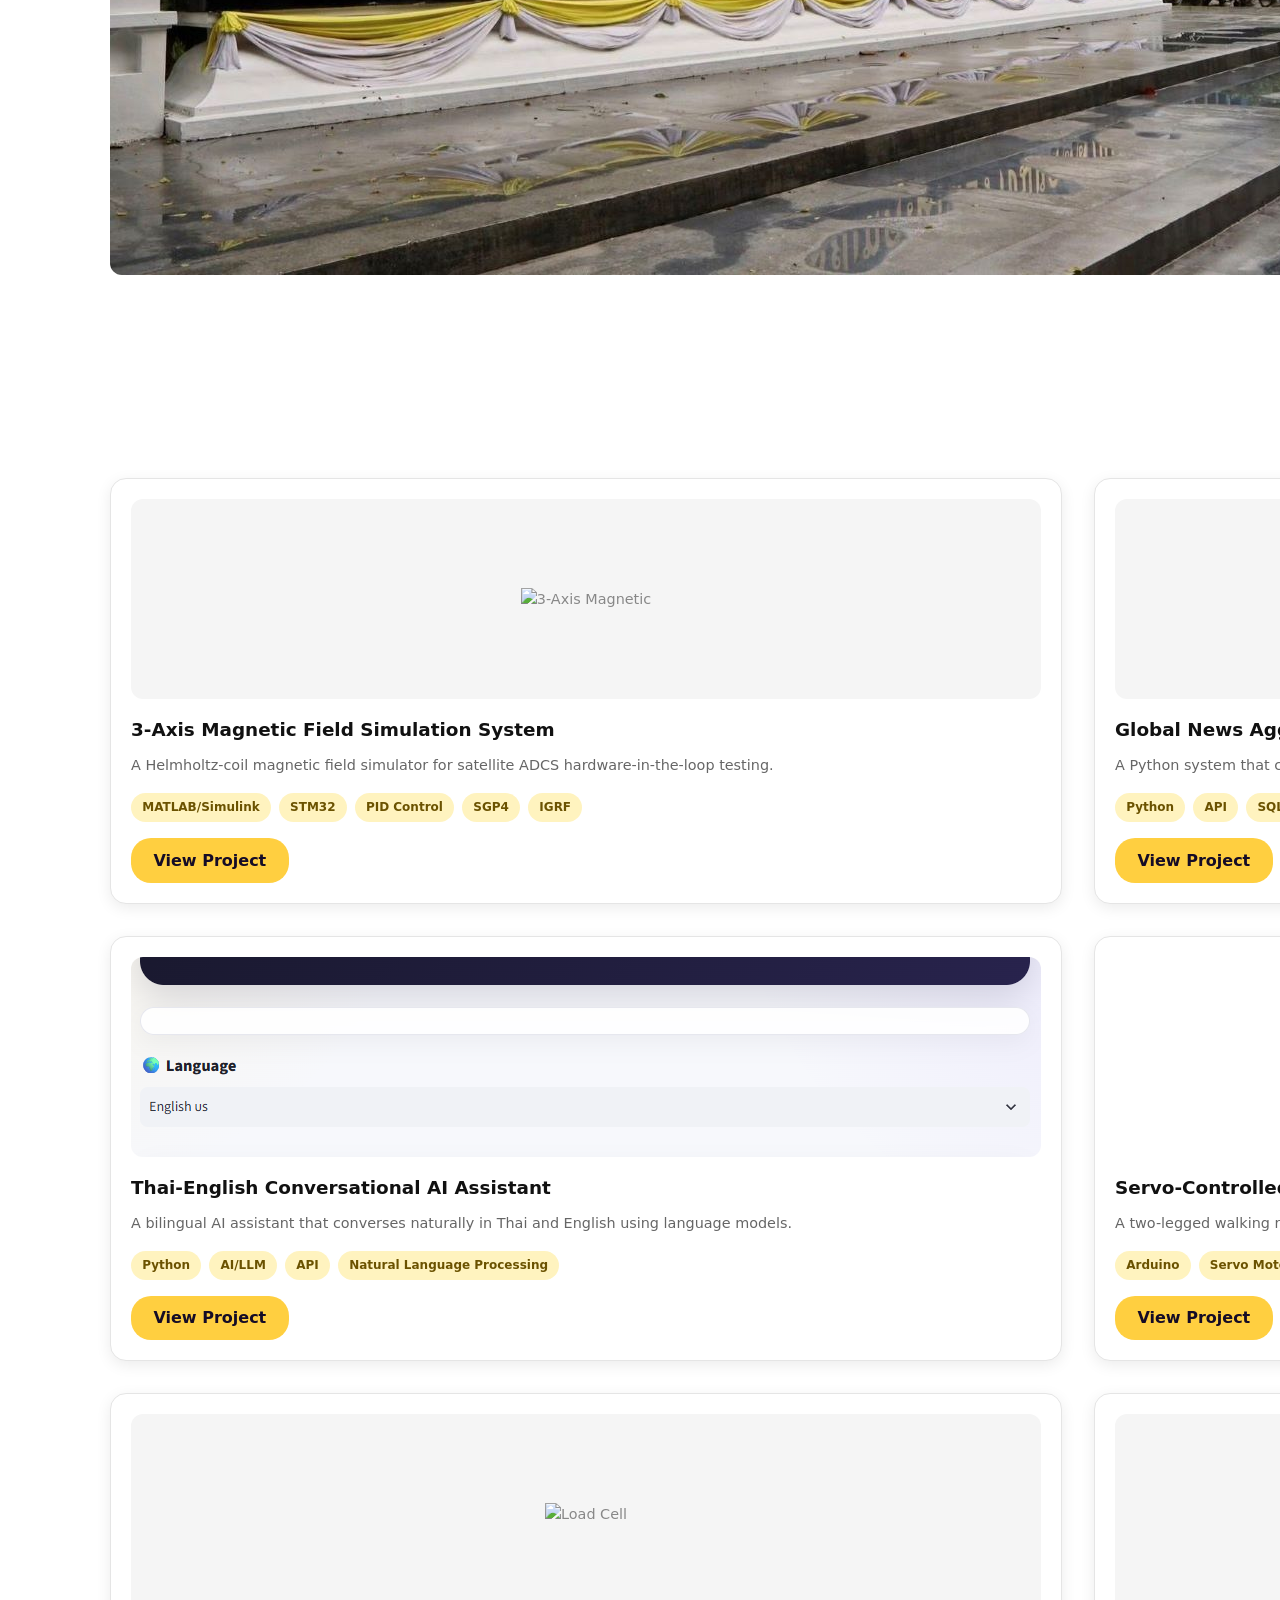
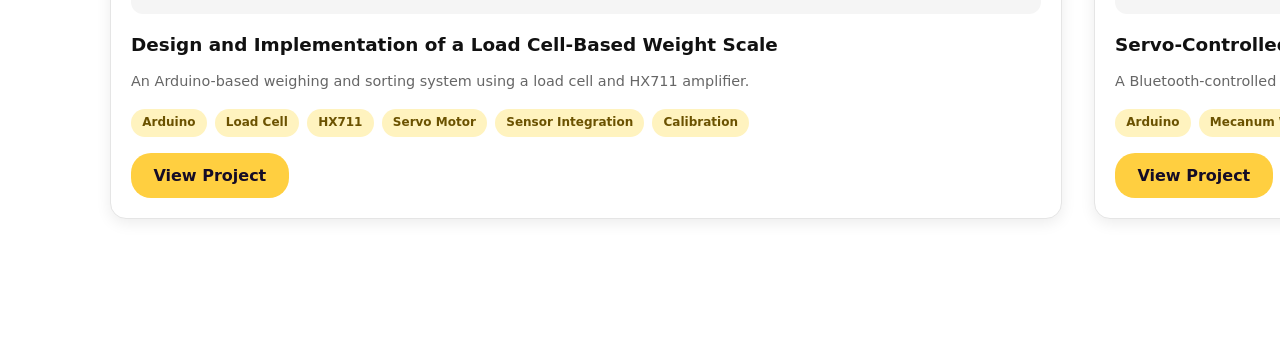
==== commit 9a08fada: "Updates HTML" ====
--- a/index.html
+++ b/index.html
@@ -55,7 +55,7 @@
             <i class="fa-brands fa-linkedin"></i>
           </a>
 
-          <a href="https://github.com/yourprofile"
+          <a href="https://github.com/nuttaporn-robkob"
              aria-label="GitHub"
              target="_blank"
              rel="noopener noreferrer">
@@ -184,17 +184,16 @@
          ======================================================== -->
     <section id="education">
       <h2>My Education</h2>
-
-      <div class="edu-text">
-        <h3>Bachelor Of Mechatronics Engineering</h3>
-        <p>Rajamangala University of Technology Lanna | RMUTL</p>
-        <p>2020-2026 | Completed</p>
-      </div>
-
-      <img src="RMUTL.jpg"
-           alt="Rajamangala University of Technology Lanna image"
-           width="380"
-           height="300">
+      <div class="edu-content">
+
+        <div class="edu-text">
+          <h3>Bachelor Of Mechatronics Engineering</h3>
+          <p>Rajamangala University of Technology Lanna | RMUTL</p>
+          <p>2020-2026 | Completed</p>
+        </div>
+        <img src="RMUTL.jpg" alt="RMUTL">
+      </div>
+
     </section>
 
 
@@ -207,6 +206,37 @@
       <!-- 1 -->
       <article class="project-card">
         <div class="project-thumb-placeholder">
+          <img src="3-Axis Magnetic.png" alt="3-Axis Magnetic">
+        </div>
+
+        <h3>3-Axis Magnetic Field Simulation System</h3>
+
+        <p class="project-summary">
+          A Helmholtz-coil magnetic field simulator for satellite
+          ADCS hardware-in-the-loop testing.
+        </p>
+
+        <ul class="tech-tags">
+          <li>MATLAB/Simulink</li>
+          <li>STM32</li>
+          <li>PID Control</li>
+          <li>SGP4</li>
+          <li>IGRF</li>
+        </ul>
+
+        <div class="project-actions">
+          <a href="projects/project3.html"
+             target="_blank"
+             rel="noopener noreferrer"
+             class="btn-view">
+            View Project
+          </a>
+        </div>
+      </article>
+
+      <!-- 2 -->
+      <article class="project-card">
+        <div class="project-thumb-placeholder">
           Screenshot coming soon
         </div>
 
@@ -236,10 +266,10 @@
       </article>
 
 
-      <!-- 2 -->
-      <article class="project-card">
-        <div class="project-thumb-placeholder">
-          Screenshot coming soon
+      <!-- 3 -->
+      <article class="project-card">
+        <div class="project-thumb-placeholder">
+          <img src="ToToChat.png" alt="3-Axis Magnetic">
         </div>
 
         <h3>Thai-English Conversational AI Assistant</h3>
@@ -266,43 +296,10 @@
         </div>
       </article>
 
-
-      <!-- 3 -->
-      <article class="project-card">
-        <div class="project-thumb-placeholder">
-          Screenshot coming soon
-        </div>
-
-        <h3>3-Axis Magnetic Field Simulation System</h3>
-
-        <p class="project-summary">
-          A Helmholtz-coil magnetic field simulator for satellite
-          ADCS hardware-in-the-loop testing.
-        </p>
-
-        <ul class="tech-tags">
-          <li>MATLAB/Simulink</li>
-          <li>STM32</li>
-          <li>PID Control</li>
-          <li>SGP4</li>
-          <li>IGRF</li>
-        </ul>
-
-        <div class="project-actions">
-          <a href="projects/project3.html"
-             target="_blank"
-             rel="noopener noreferrer"
-             class="btn-view">
-            View Project
-          </a>
-        </div>
-      </article>
-
-
       <!-- 4 -->
       <article class="project-card">
         <div class="project-thumb-placeholder">
-          Screenshot coming soon
+          <img src="Two-Legged.png" alt="Two-Legged">
         </div>
 
         <h3>Servo-Controlled Two-Legged Walking Robot</h3>
@@ -335,7 +332,7 @@
       <!-- 5 -->
       <article class="project-card">
         <div class="project-thumb-placeholder">
-          Screenshot coming soon
+          <img src="Load Cell.png" alt="Load Cell">
         </div>
 
         <h3>Design and Implementation of a Load Cell-Based Weight Scale</h3>
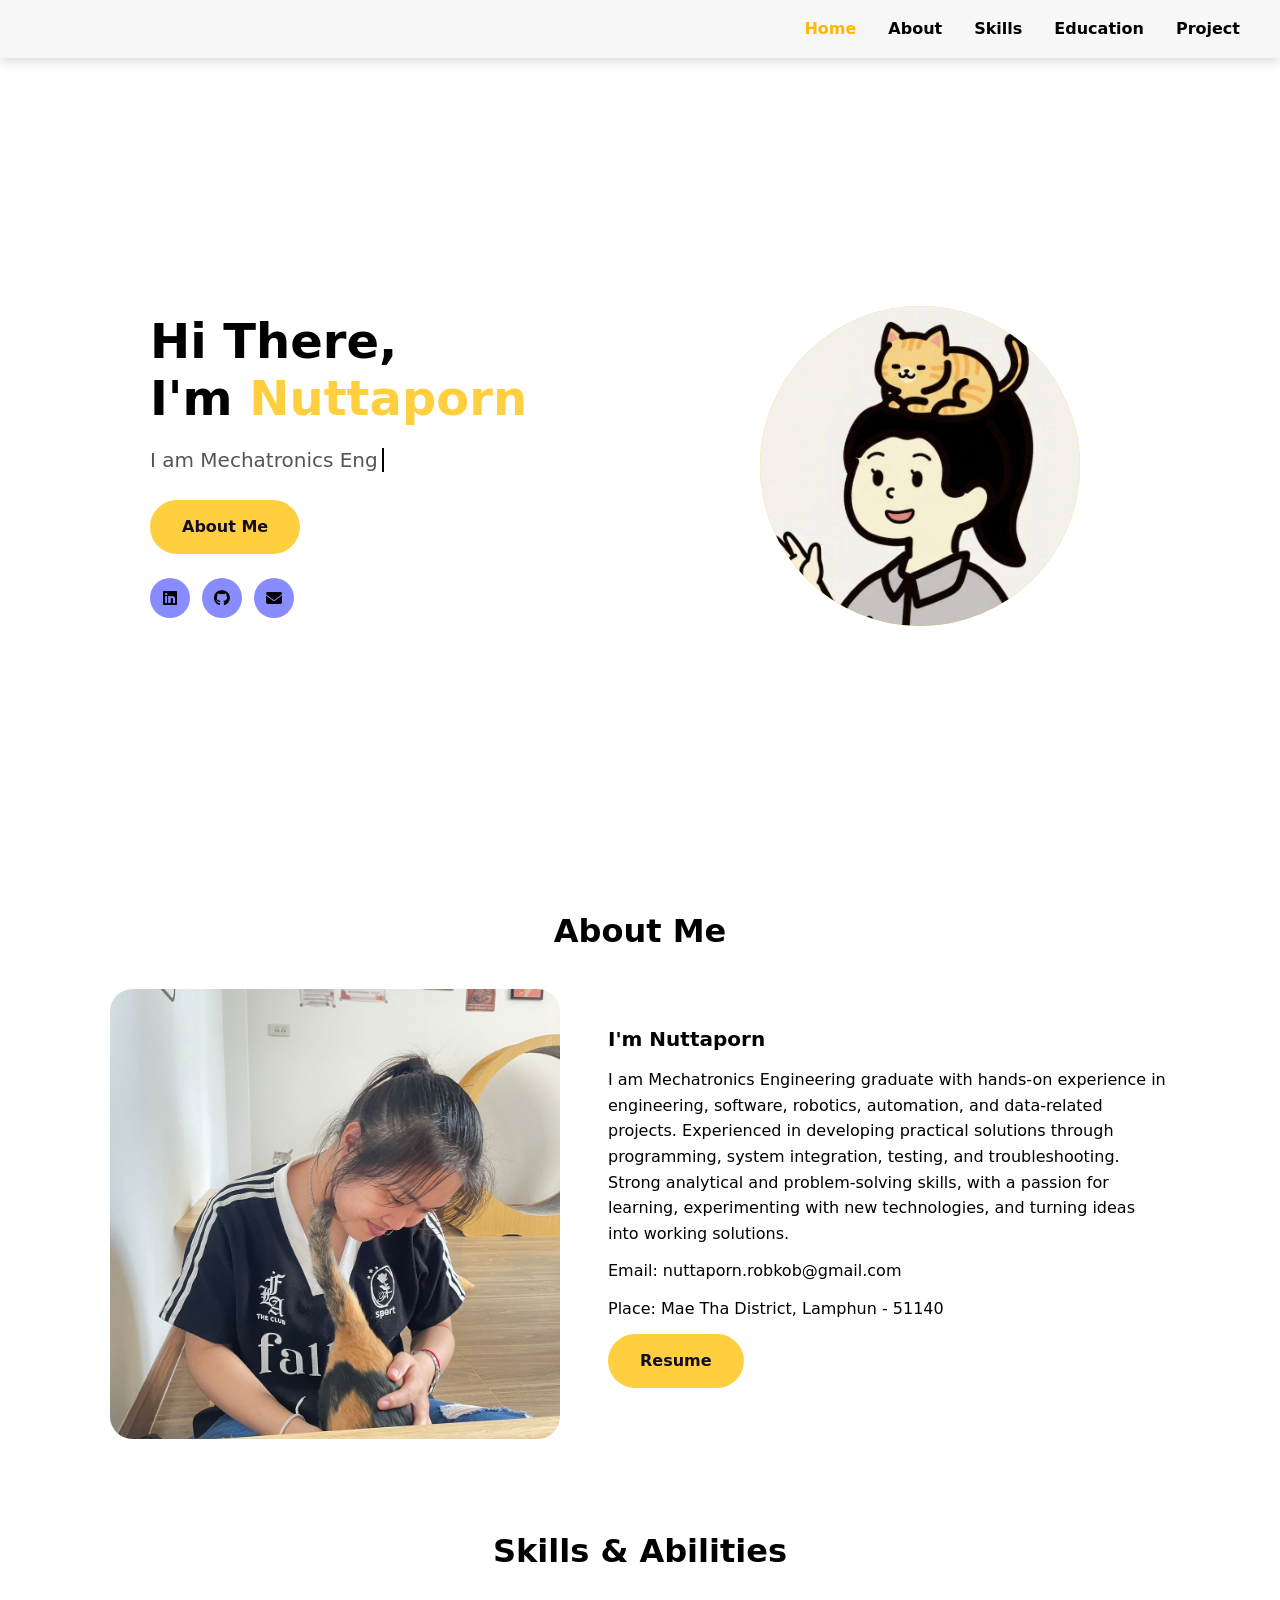
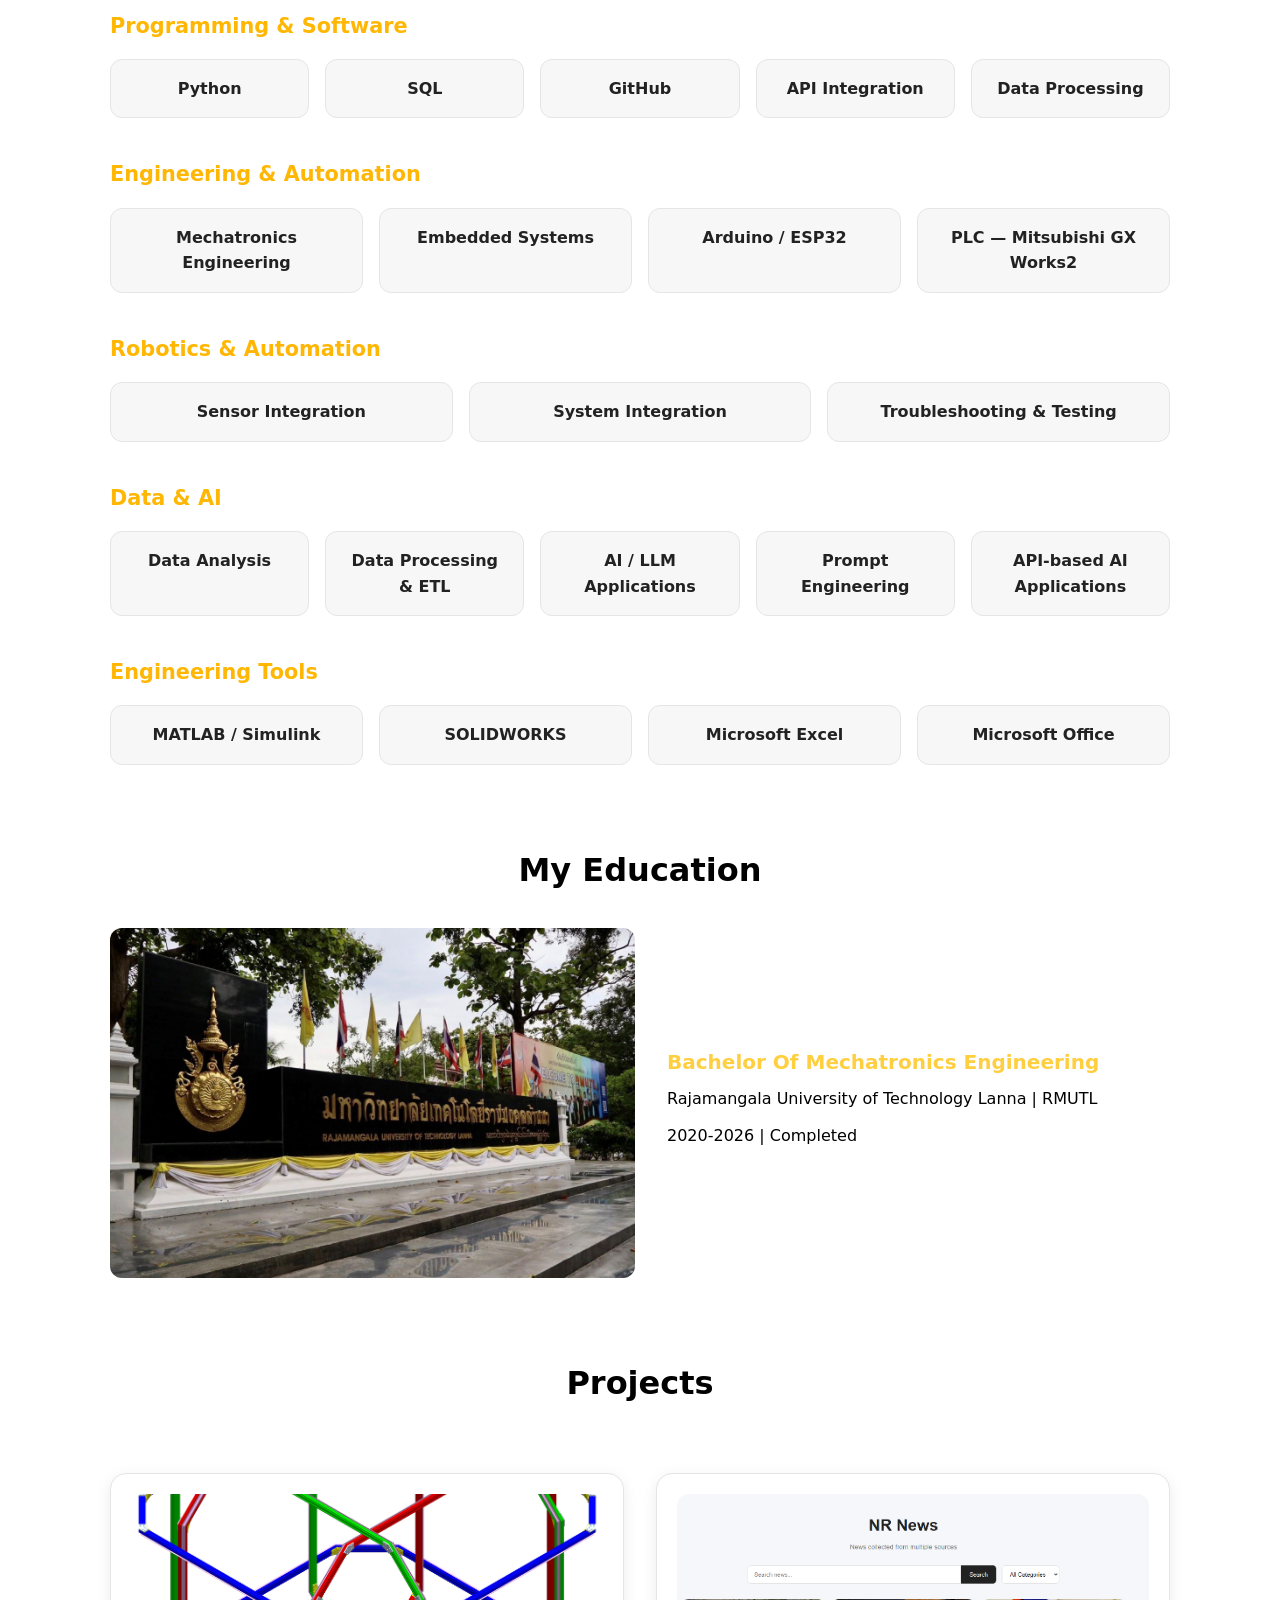
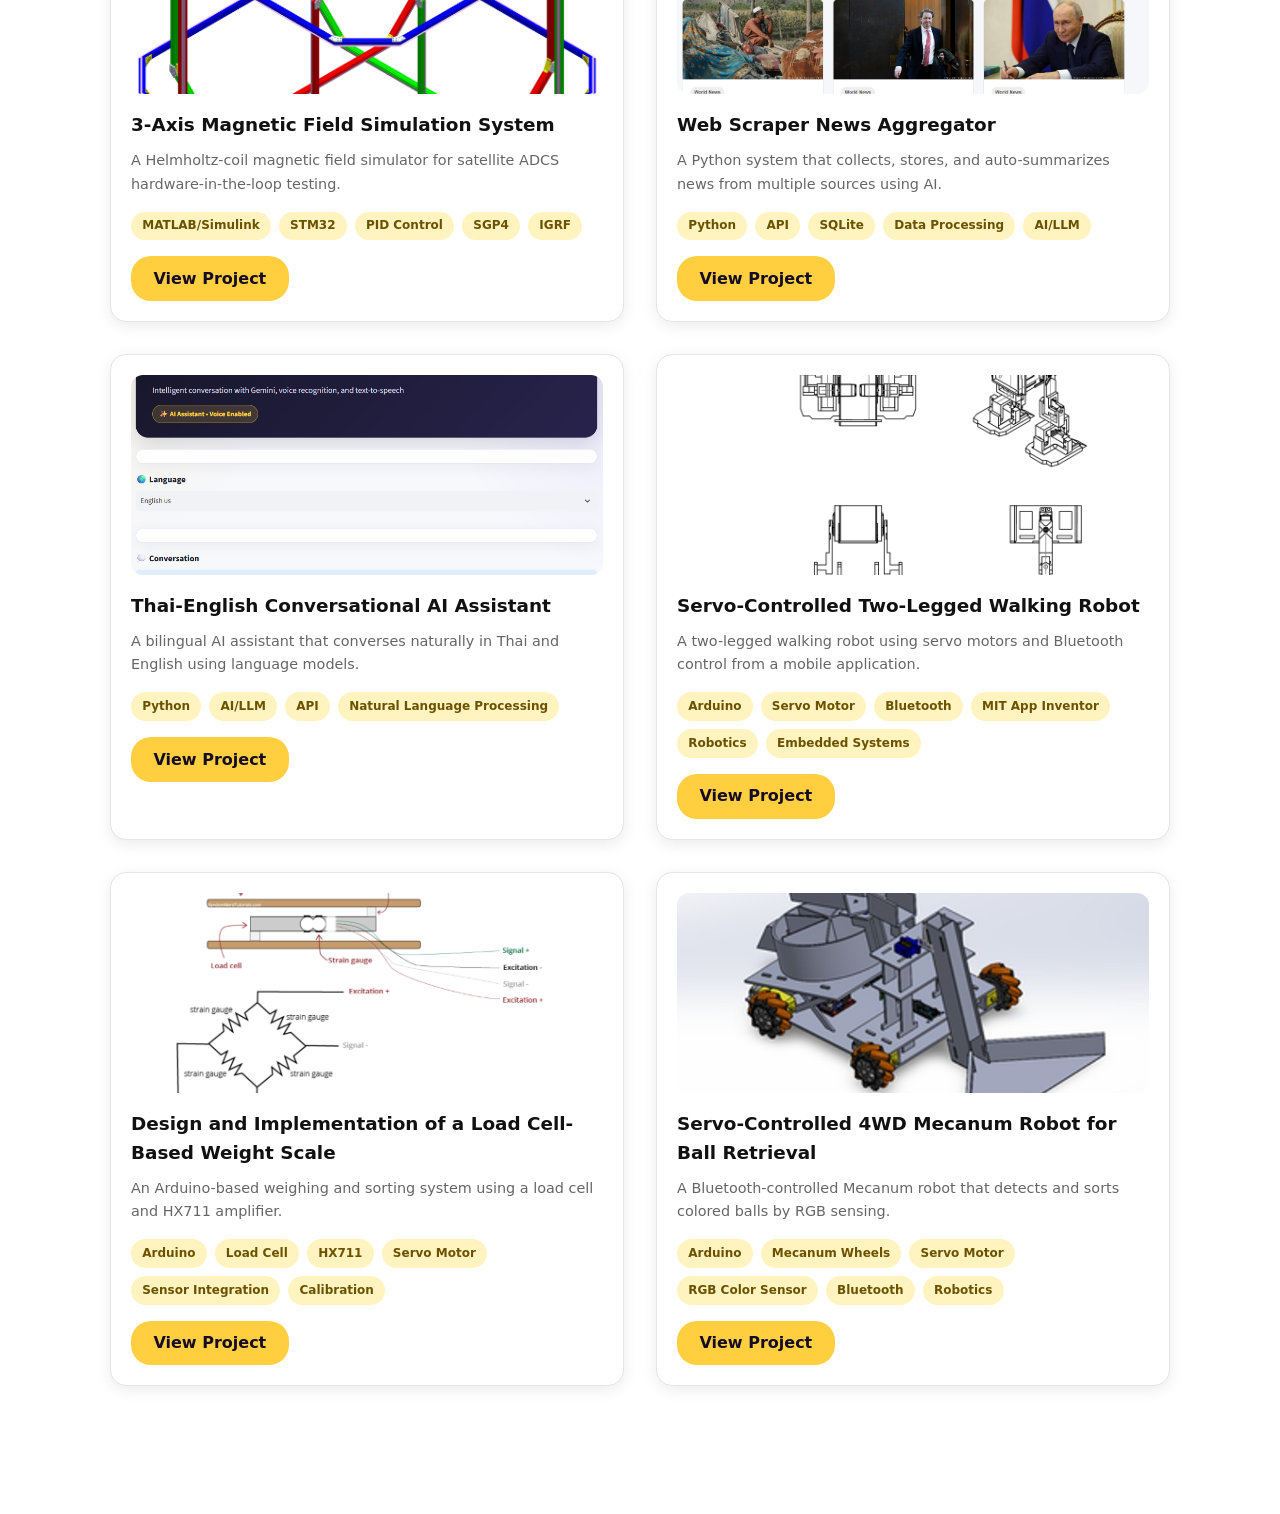
==== commit d4853dde: "Update portfolio projects and assets" ====
--- a/index.html
+++ b/index.html
@@ -185,7 +185,6 @@
     <section id="education">
       <h2>My Education</h2>
       <div class="edu-content">
-
         <div class="edu-text">
           <h3>Bachelor Of Mechatronics Engineering</h3>
           <p>Rajamangala University of Technology Lanna | RMUTL</p>
@@ -193,7 +192,6 @@
         </div>
         <img src="RMUTL.jpg" alt="RMUTL">
       </div>
-
     </section>
 
 
@@ -206,7 +204,7 @@
       <!-- 1 -->
       <article class="project-card">
         <div class="project-thumb-placeholder">
-          <img src="3-Axis Magnetic.png" alt="3-Axis Magnetic">
+          <img src="3-Axis_Magnetic.png" alt="3-Axis Magnetic">
         </div>
 
         <h3>3-Axis Magnetic Field Simulation System</h3>
@@ -237,10 +235,10 @@
       <!-- 2 -->
       <article class="project-card">
         <div class="project-thumb-placeholder">
-          Screenshot coming soon
-        </div>
-
-        <h3>Global News Aggregation & AI Summarization System</h3>
+          <img src="Global News.png" alt="Global News">
+        </div>
+
+        <h3>Web Scraper News Aggregator</h3>
 
         <p class="project-summary">
           A Python system that collects, stores, and auto-summarizes
@@ -269,7 +267,7 @@
       <!-- 3 -->
       <article class="project-card">
         <div class="project-thumb-placeholder">
-          <img src="ToToChat.png" alt="3-Axis Magnetic">
+          <img src="ToToChat.png" alt="ToToChat">
         </div>
 
         <h3>Thai-English Conversational AI Assistant</h3>
@@ -332,7 +330,7 @@
       <!-- 5 -->
       <article class="project-card">
         <div class="project-thumb-placeholder">
-          <img src="Load Cell.png" alt="Load Cell">
+          <img src="Load_Cell.png" alt="Load Cell">
         </div>
 
         <h3>Design and Implementation of a Load Cell-Based Weight Scale</h3>
@@ -365,7 +363,7 @@
       <!-- 6 -->
       <article class="project-card">
         <div class="project-thumb-placeholder">
-          Screenshot coming soon
+          <img src="4WD Mecanum.jpg" alt="4WD Mecanum">
         </div>
 
         <h3>Servo-Controlled 4WD Mecanum Robot for Ball Retrieval</h3>
--- a/style.css
+++ b/style.css
@@ -254,15 +254,13 @@
    7. EDUCATION
    ========================================================== */
 #education {
-  display: flex;
-  align-items: center;
-  gap: 2rem;
-  flex-wrap: wrap;
+  display: block;
 }
 
 #education .edu-text {
   flex: 1 1 350px;
 }
+
 
 #education h3 {
   font-size: 1.25rem;
@@ -270,9 +268,19 @@
   color: #ffcf40;
 }
 
+#education .edu-content {
+  display: flex;
+  flex-direction: row-reverse;
+  align-items: center;
+  justify-content: space-between;
+  gap: 2rem;
+}
+
 #education img {
   border-radius: 0.75rem;
   flex: 0 1 380px;
+  width: 550px;
+  height: 350px;
 }
 
 
@@ -287,6 +295,13 @@
 
 #project > h2 {
   grid-column: 1 / -1;
+}
+
+.project-thumb-placeholder img {
+  width: 100%;
+  height: 100%;
+  object-fit: cover;
+  display: block;
 }
 
 .project-card {
@@ -498,27 +513,13 @@
 }
 
 /* ===== Case Study Pages ===== */
-.case-study { max-width: 1100px; margin: 0 auto; padding: 7rem 1.5rem 4rem; }
-.case-hero { background: linear-gradient(135deg, rgba(255,207,64,.18), rgba(255,255,255,.9)); border: 1px solid rgba(0,0,0,.08); border-radius: 24px; padding: 2.5rem; box-shadow: 0 18px 45px rgba(0,0,0,.08); }
-.case-eyebrow { color:#8a6b00; font-weight:700; letter-spacing:.12em; text-transform:uppercase; font-size:.8rem; }
-.case-hero h1 { font-size:clamp(2rem,5vw,3.6rem); line-height:1.08; margin:.6rem 0 1rem; }
-.case-lead { max-width:850px; font-size:1.08rem; line-height:1.8; color:#444; }
-.case-tags { display:flex; flex-wrap:wrap; gap:.6rem; list-style:none; padding:0; margin:1.5rem 0 0; }
-.case-tags li { padding:.45rem .75rem; border-radius:999px; background:#111; color:#fff; font-size:.82rem; }
-.case-section { margin-top:2rem; background:rgba(255,255,255,.88); border:1px solid rgba(0,0,0,.08); border-radius:20px; padding:2rem; box-shadow:0 10px 30px rgba(0,0,0,.05); }
-.case-section h2 { margin-top:0; font-size:1.55rem; }
-.case-section p, .case-section li { line-height:1.8; color:#444; }
-.case-grid { display:grid; grid-template-columns:repeat(2,minmax(0,1fr)); gap:1rem; }
-.case-card { padding:1.2rem; border:1px solid rgba(0,0,0,.08); border-radius:16px; background:#fafafa; }
-.case-card strong { display:block; margin-bottom:.35rem; }
-.architecture { display:grid; grid-template-columns:repeat(3,1fr); gap:.8rem; align-items:stretch; }
-.arch-node { border:1px solid rgba(0,0,0,.1); border-radius:16px; padding:1.1rem; text-align:center; background:#fff; }
-.arch-node b { display:block; margin-bottom:.35rem; }
-.case-cta { display:flex; flex-wrap:wrap; gap:.8rem; margin-top:1.5rem; }
-.case-back { display:inline-block; margin-top:1.5rem; color:#111; font-weight:700; text-decoration:none; }
-.case-back:hover { text-decoration:underline; }
-@media (max-width:768px) {
-  .case-study { padding:6rem 1rem 3rem; }
-  .case-hero, .case-section { padding:1.35rem; border-radius:18px; }
-  .case-grid, .architecture { grid-template-columns:1fr; }
-}
+.case-study {
+  max-width: 1000px;
+  margin: 0 auto;
+  padding: 5rem 1.2rem 2rem;
+}
+
+.case-section {
+  margin-top: 1.2rem;
+  padding: 1.4rem;
+}
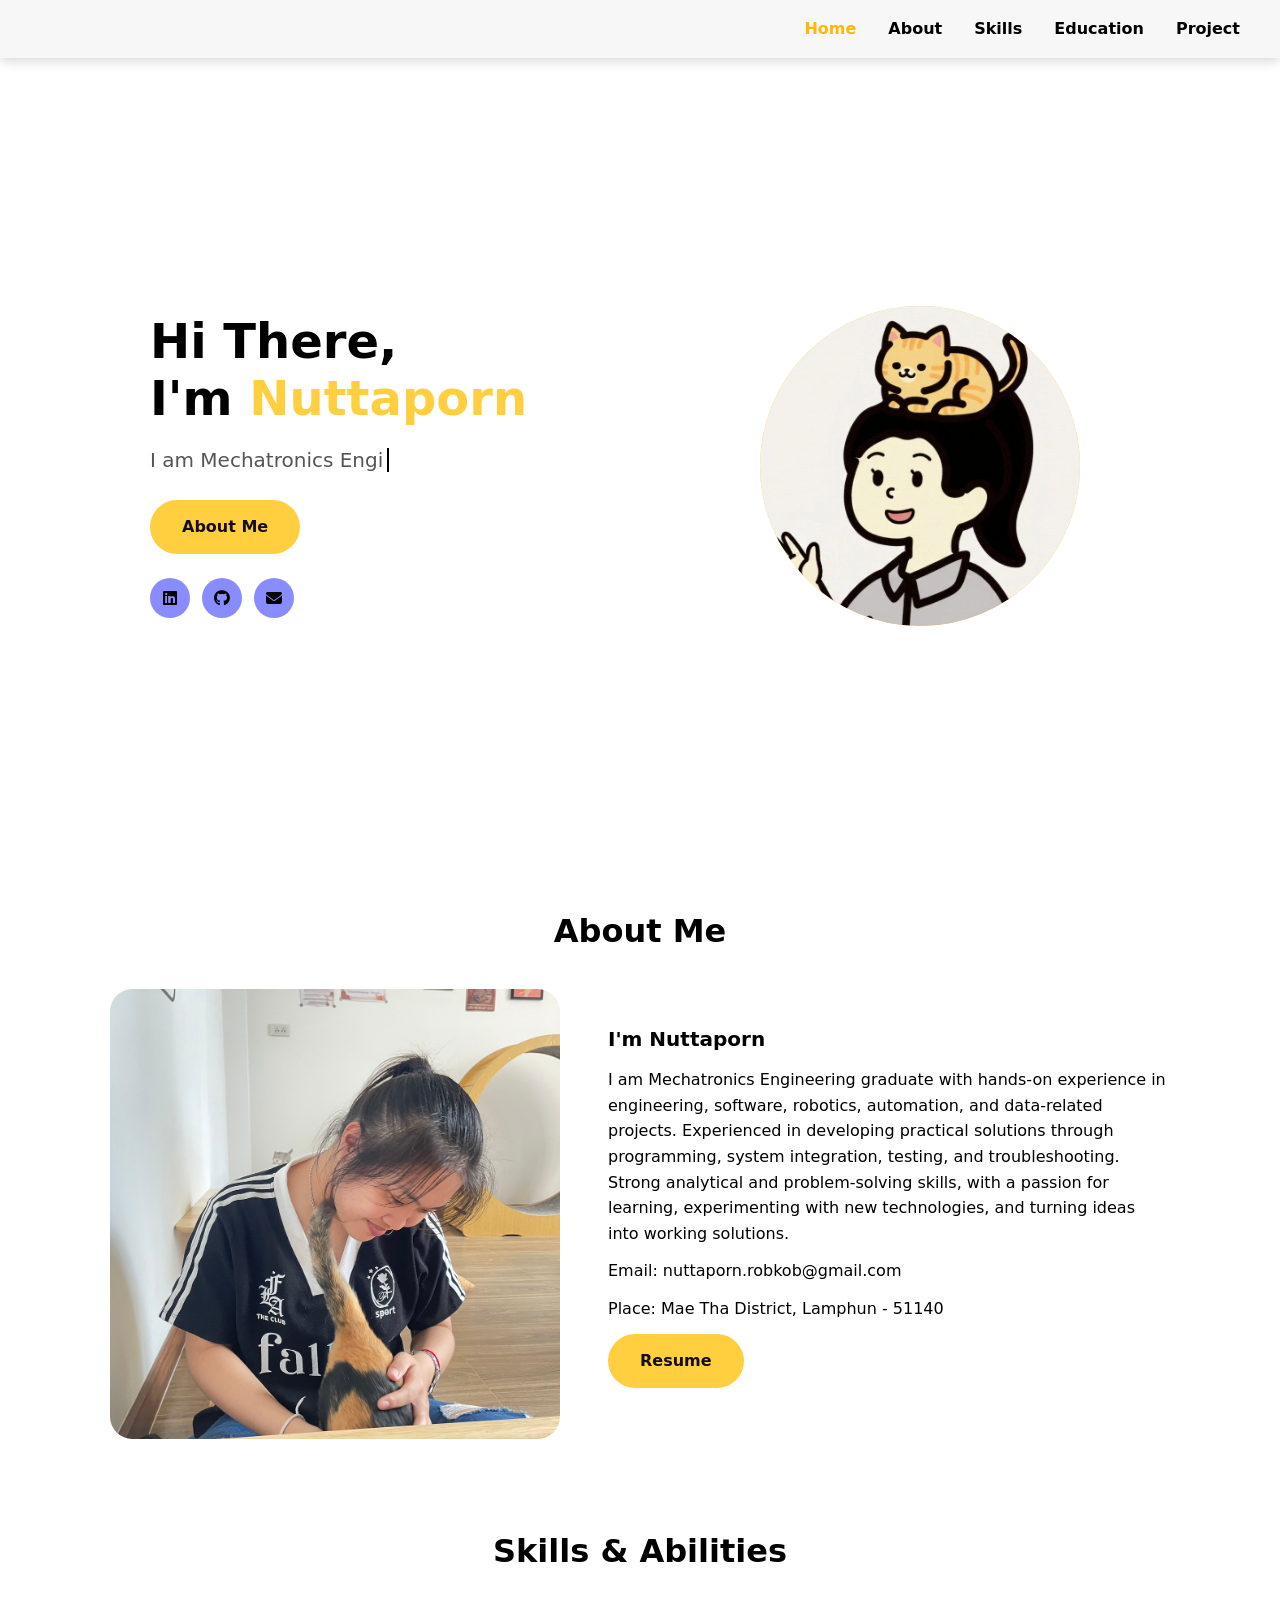
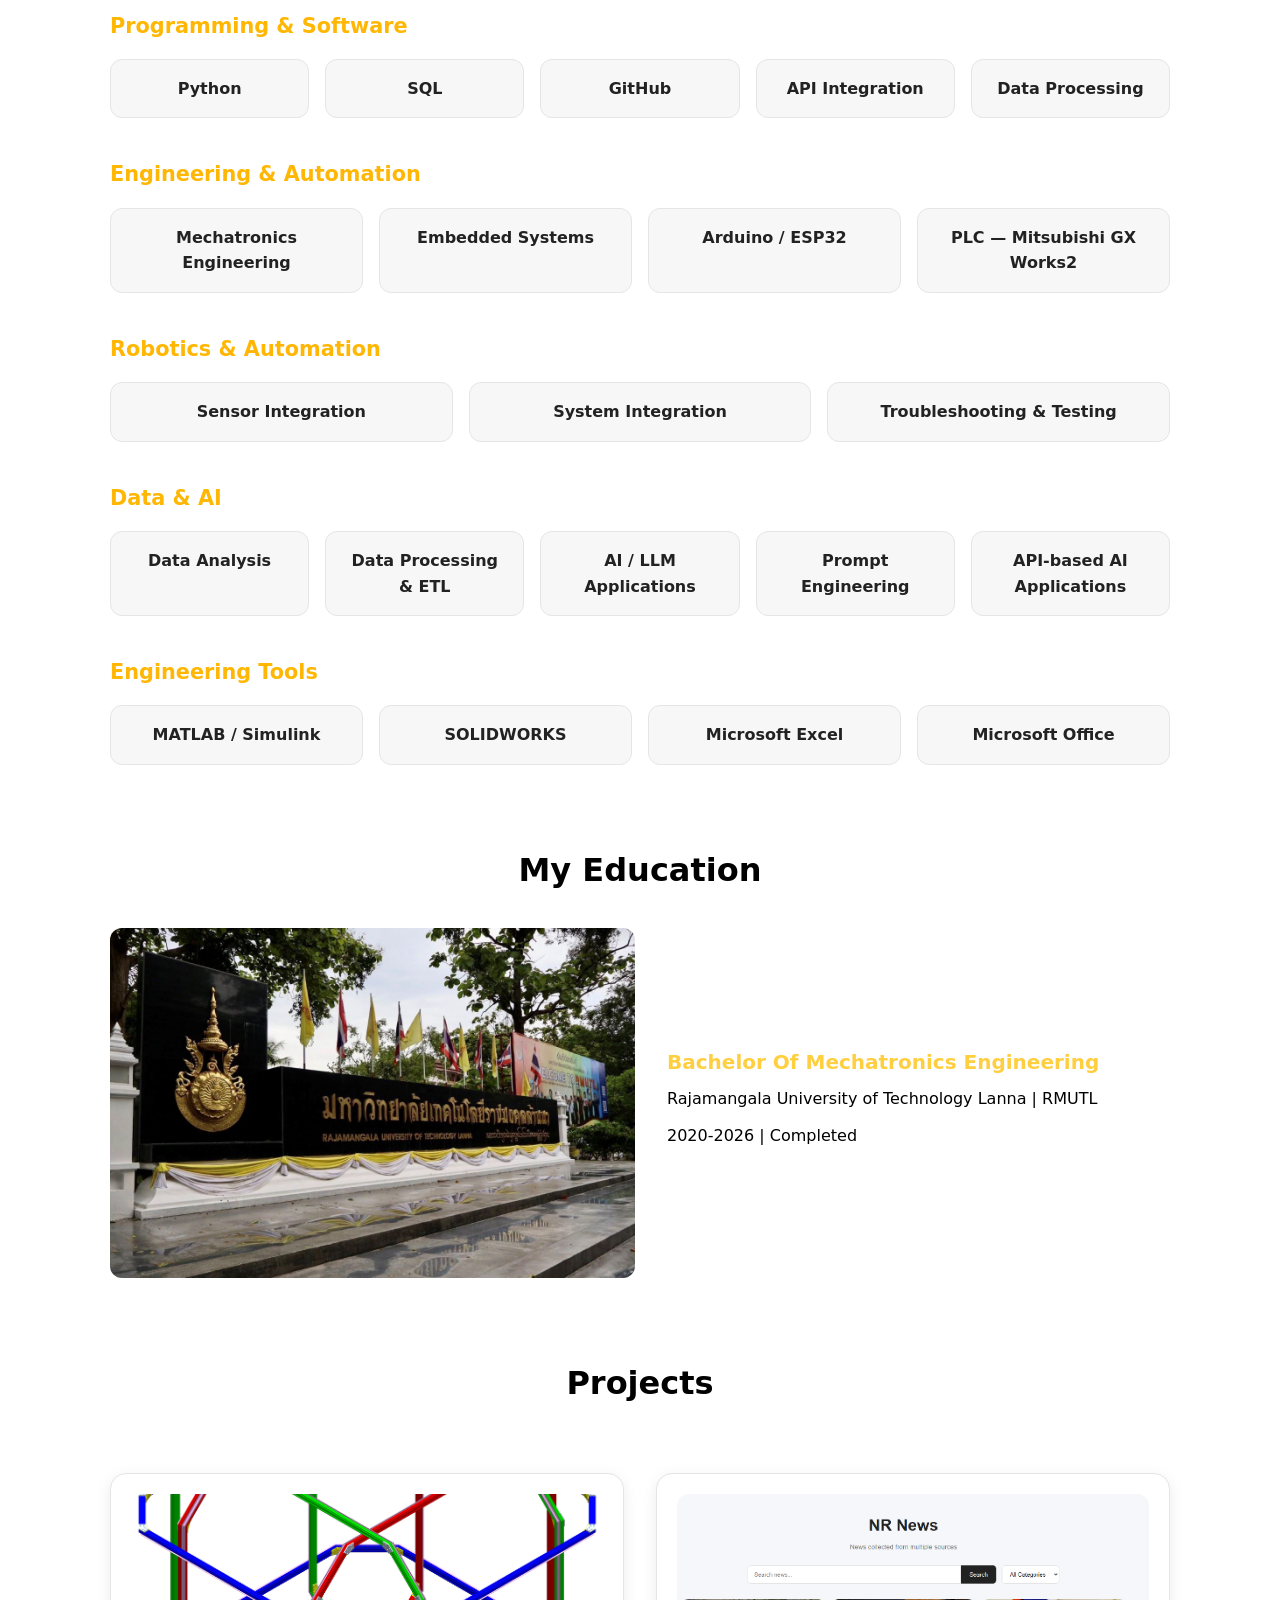
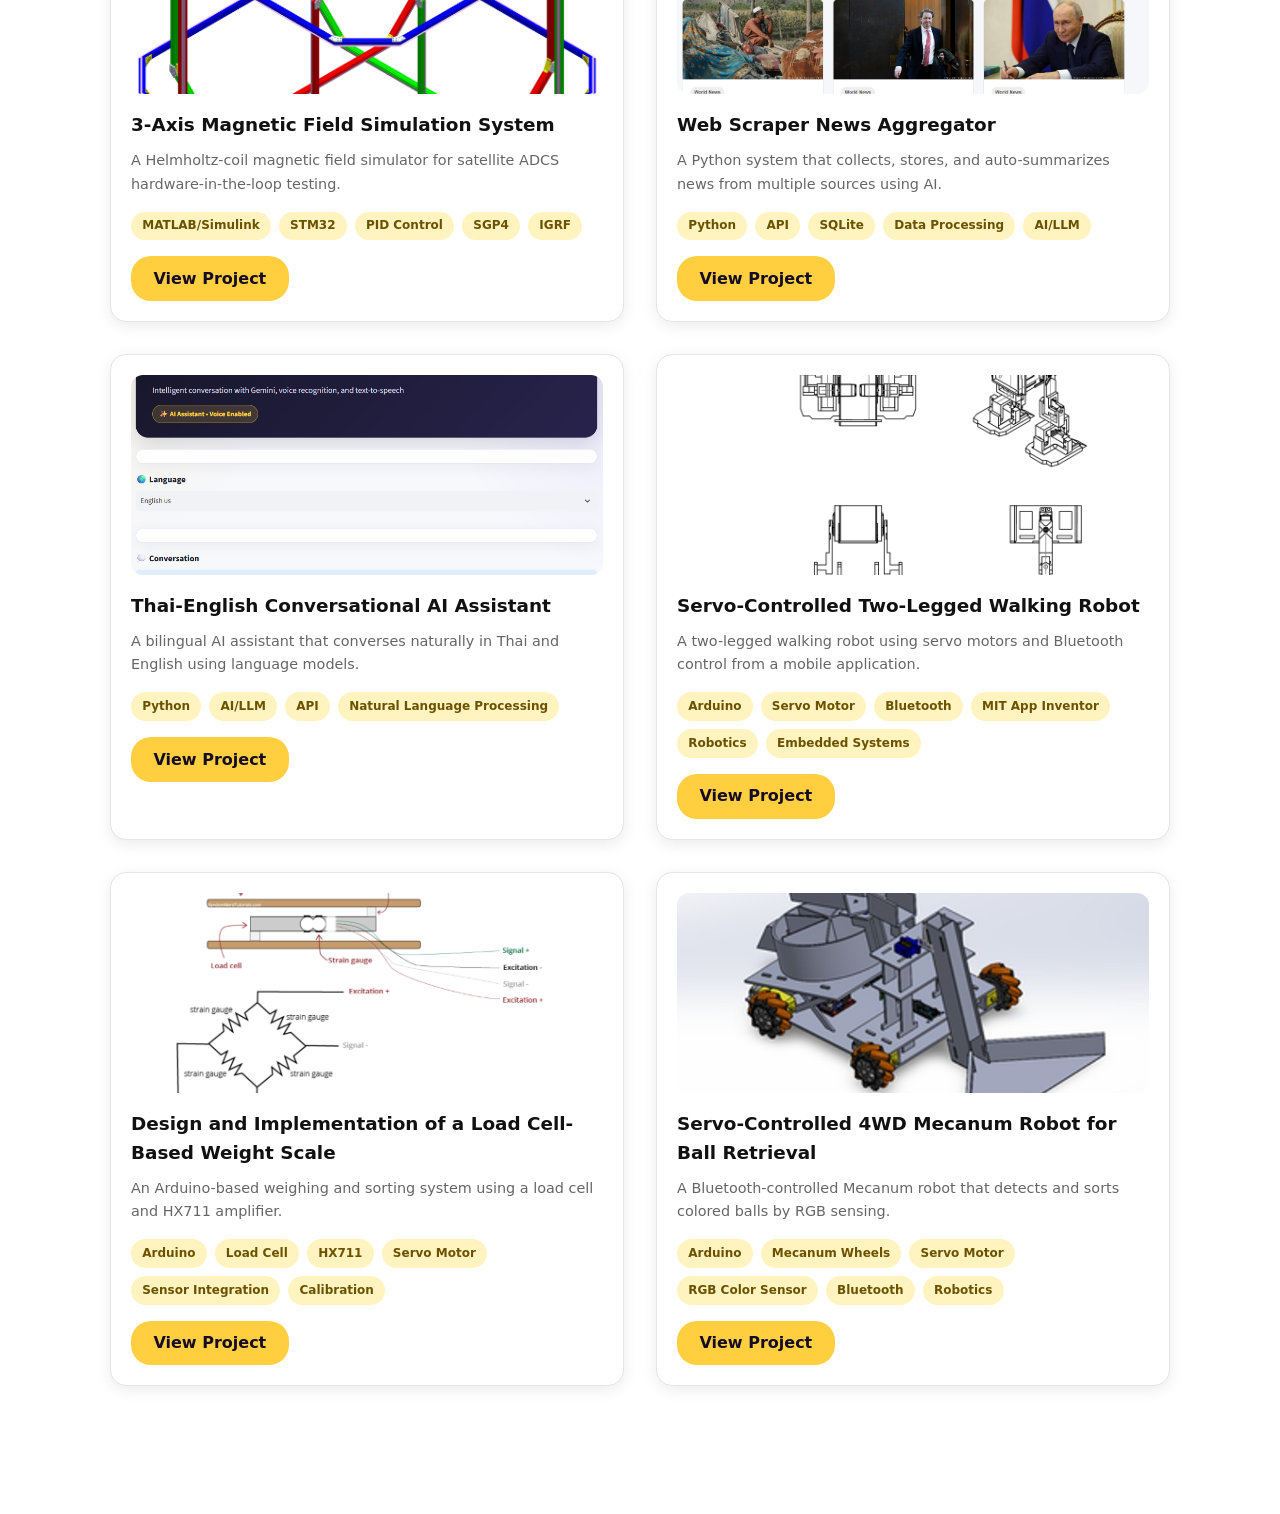
==== commit c32f8890: "Update portfolio projects and assets" ====
--- a/index.html
+++ b/index.html
@@ -235,7 +235,7 @@
       <!-- 2 -->
       <article class="project-card">
         <div class="project-thumb-placeholder">
-          <img src="Global News.png" alt="Global News">
+          <img src="Global_News.png" alt="Global News">
         </div>
 
         <h3>Web Scraper News Aggregator</h3>
